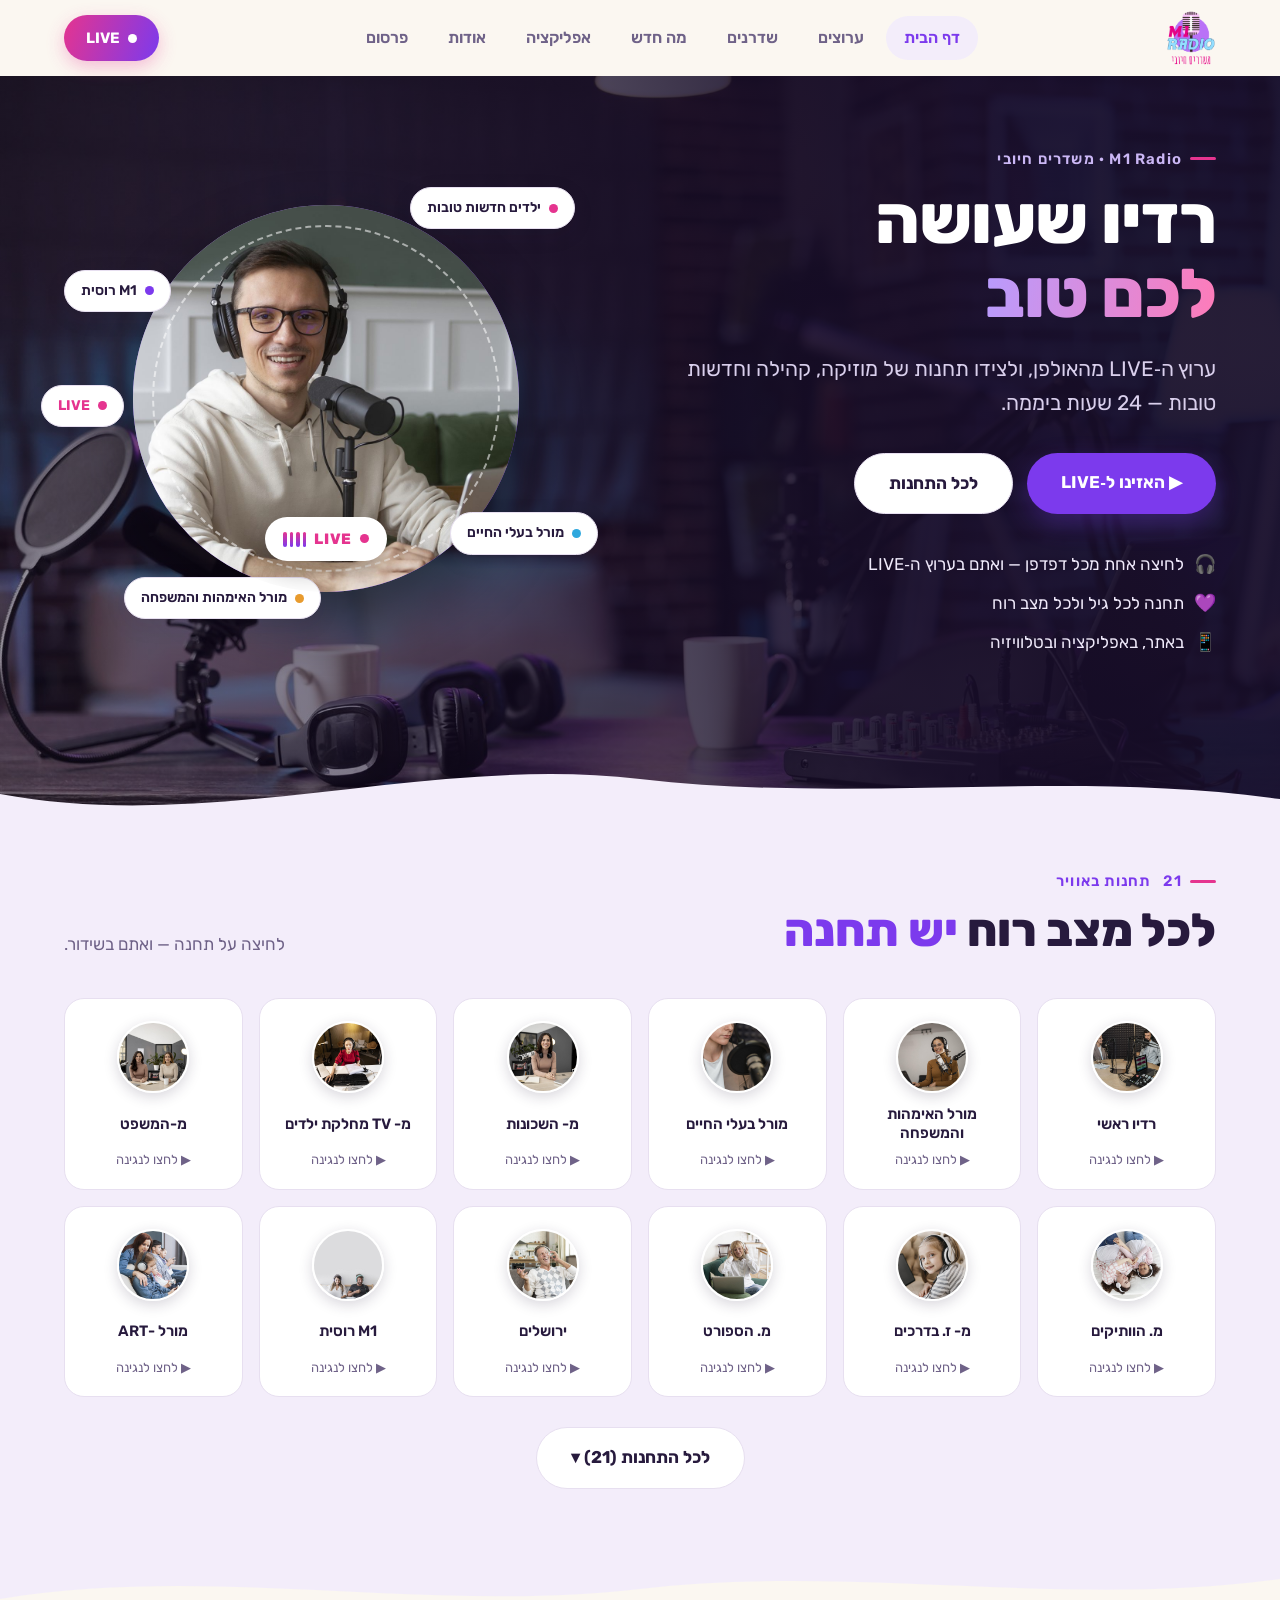
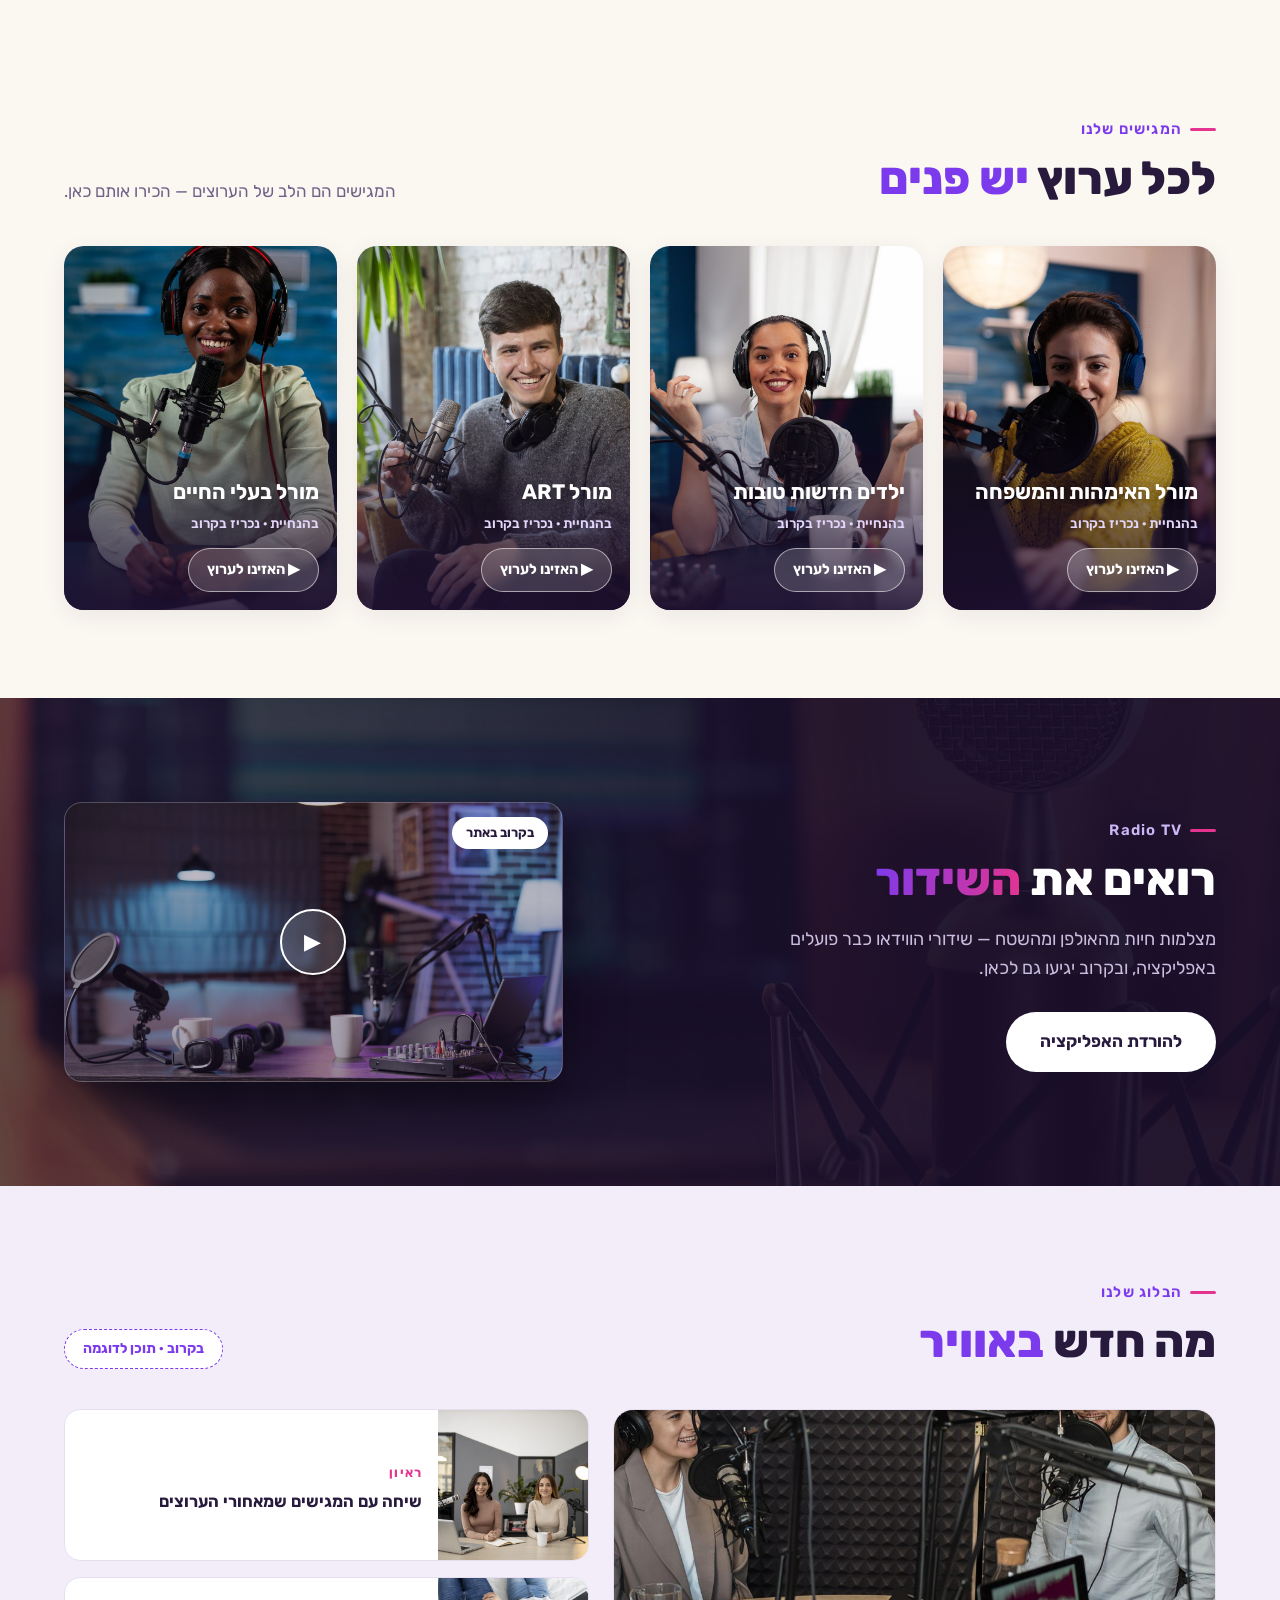
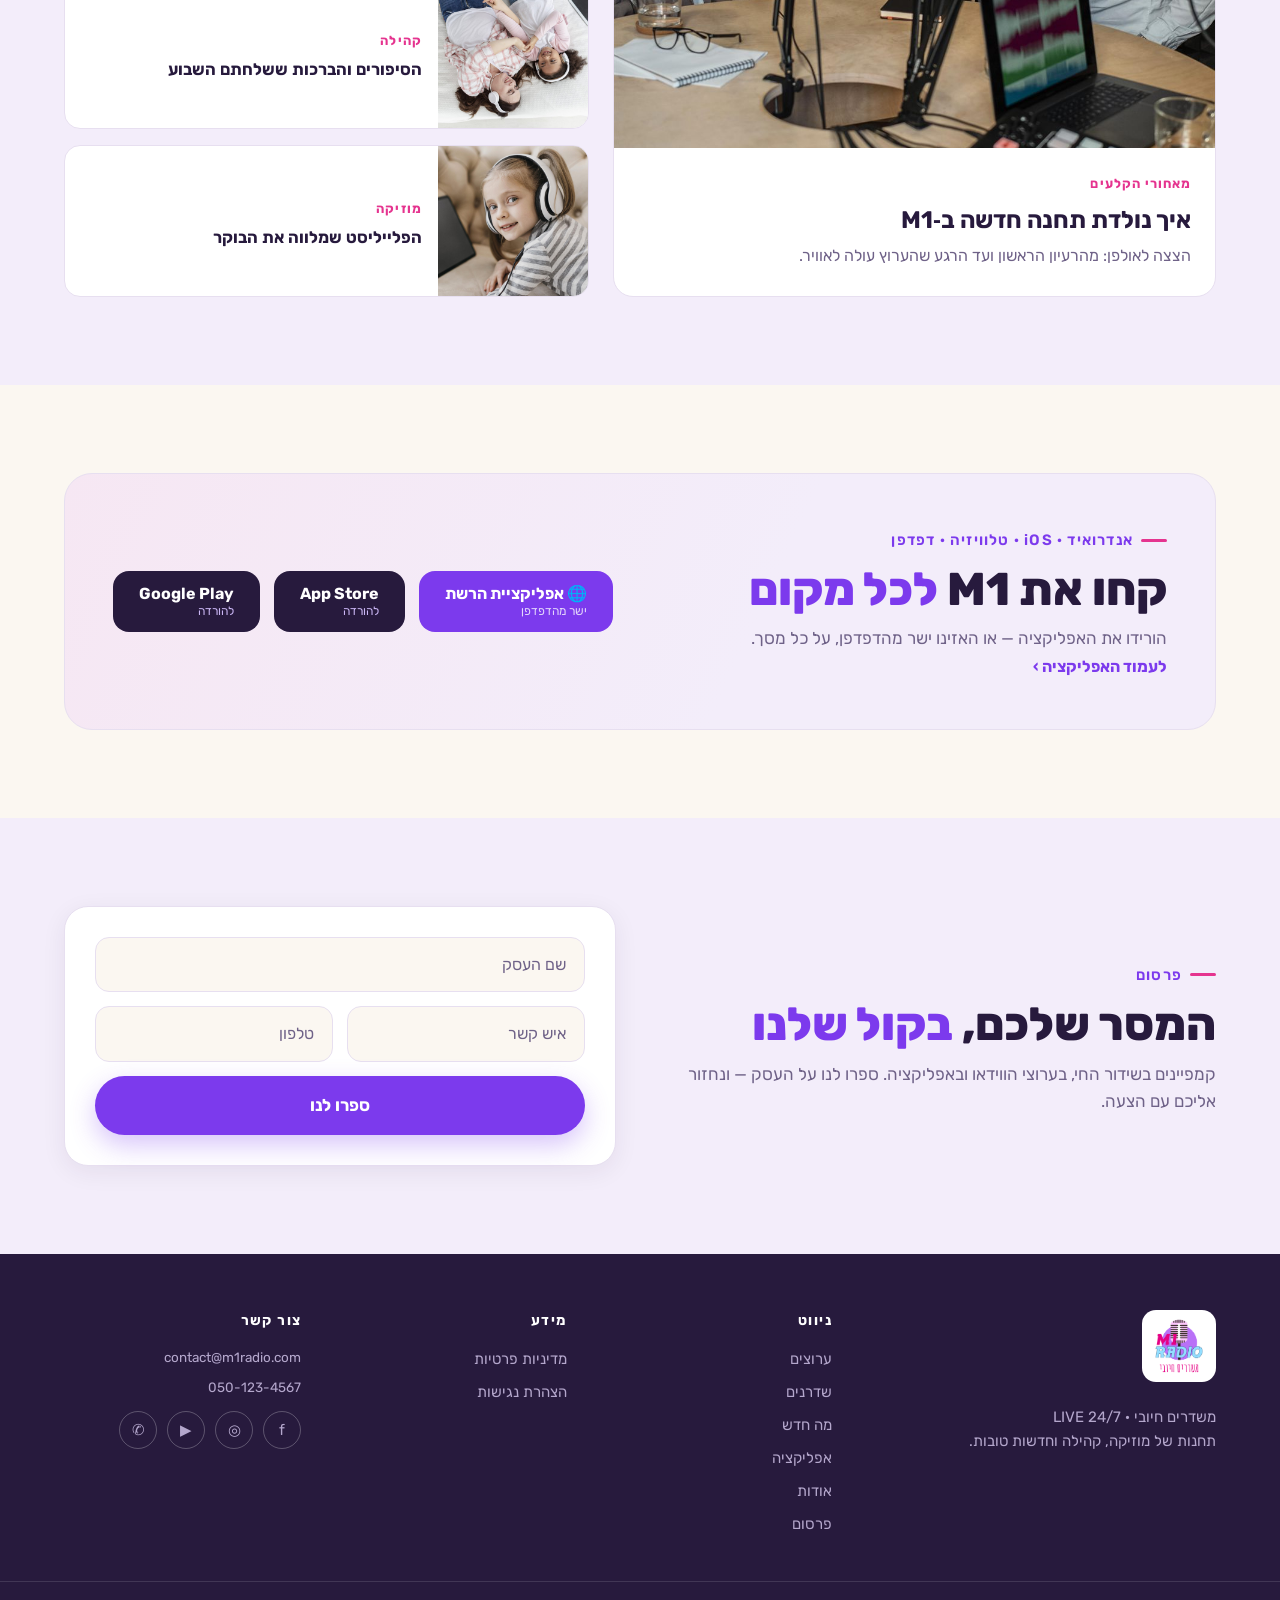
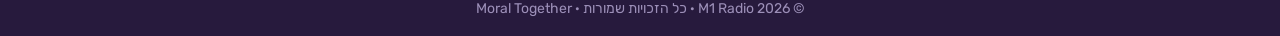
==== index.html @ a5d988f0 "M1 Radio website — Fable v02 Статический сайт: 7 страниц (главная, ערוצים, שדרנים, מה חדש, אפליקציה," ====
<!DOCTYPE html>
<html lang="he" dir="rtl">
<head>
<meta charset="utf-8">
<meta name="viewport" content="width=device-width, initial-scale=1">
<title>M1 Radio — משדרים חיובי · שידור חי 24/7</title>
<meta name="description" content="M1 Radio — 21 תחנות של מוזיקה, קהילה וחדשות טובות. שידור חי 24/7, באתר ובאפליקציה.">
<meta property="og:title" content="M1 Radio — משדרים חיובי">
<meta property="og:description" content="21 תחנות בשידור חי 24/7 — מוזיקה, קהילה וחדשות טובות.">
<meta property="og:type" content="website">
<link rel="icon" type="image/png" href="assets/logo-crop.png">
<link rel="preconnect" href="https://fonts.googleapis.com">
<link rel="preconnect" href="https://fonts.gstatic.com" crossorigin>
<link href="https://fonts.googleapis.com/css2?family=Rubik:wght@400;600;800&display=swap" rel="stylesheet">
<link rel="stylesheet" href="styles.css">
</head>
<body>

<!-- ===== HEADER ===== -->
<header class="site" id="siteHeader">
  <div class="topbar">
    <a class="brand" href="#top" aria-label="M1 Radio — דף הבית">
      <img class="logo" src="assets/logo-crop.png" alt="M1 Radio" width="547" height="617">
    </a>
    <nav class="tabs" id="mainNav" aria-label="ניווט ראשי">
      <a href="#top" class="active">דף הבית</a>
      <a href="stations.html">ערוצים</a>
      <a href="hosts.html">שדרנים</a>
      <a href="blog.html">מה חדש</a>
      <a href="apps.html">אפליקציה</a>
      <a href="about.html">אודות</a>
      <a href="ads.html">פרסום</a>
    </nav>
    <div class="head-actions">
      <button class="cta-mini" id="headerPlay" type="button"><span class="pulse light"></span> LIVE</button>
      <button class="burger" id="burgerBtn" type="button" aria-label="תפריט" aria-expanded="false">
        <span></span><span></span><span></span>
      </button>
    </div>
  </div>
  <nav class="mobile-nav" id="mobileNav" aria-label="ניווט נייד">
    <a href="#top" class="active">דף הבית</a>
    <a href="stations.html">ערוצים</a>
    <a href="hosts.html">שדרנים</a>
    <a href="blog.html">מה חדש</a>
      <a href="apps.html">אפליקציה</a>
    <a href="about.html">אודות</a>
    <a href="ads.html">פרסום</a>
  </nav>
</header>

<main id="top">

  <!-- ===== HERO (вариант с фото-фоном, утверждён 2026-07-09) ===== -->
  <section class="hero hero-photo">
    <div class="wrap hero-grid">
      <div class="hero-copy">
        <img class="hero-logo" src="assets/logo-crop.png" alt="" width="547" height="617">
        <div class="eyebrow">M1 Radio · משדרים חיובי</div>
        <h1>רדיו שעושה <span class="hl" style="white-space:nowrap">לכם טוב</span></h1>
        <p class="hsub">ערוץ ה‑LIVE מהאולפן, ולצידו תחנות של מוזיקה, קהילה וחדשות טובות — 24 שעות ביממה.</p>
        <div class="cta-row">
          <a class="cta primary" id="heroPlay" href="stations.html#play=M1radio">▶ האזינו ל‑LIVE</a>
          <a class="cta ghost" href="stations.html#all">לכל התחנות</a>
        </div>
        <ul class="hero-points">
          <li><span class="ico">🎧</span>לחיצה אחת מכל דפדפן — ואתם בערוץ ה‑LIVE</li>
          <li><span class="ico">💜</span>תחנה לכל גיל ולכל מצב רוח</li>
          <li><span class="ico">📱</span>באתר, באפליקציה ובטלוויזיה</li>
        </ul>
      </div>

      <div class="hero-stage">
        <div class="disc">
          <img class="disc-ph" src="assets/placeholders/people/person-05-smiley-man-podcast.jpg" alt="" aria-hidden="true">
          <div class="disc-ring" aria-hidden="true"></div>
          <a class="disc-live" href="stations.html#play=M1radio" aria-label="לצפייה בערוץ הראשי — שידור חי">
            <span class="pulse"></span> LIVE
            <span class="eq tiny" aria-hidden="true"><span></span><span></span><span></span><span></span></span>
          </a>
        </div>
        <span class="chip c1" aria-hidden="true"><i class="dot d-pink"></i>ילדים חדשות טובות</span>
        <span class="chip c2" aria-hidden="true"><i class="dot d-sky"></i>מורל בעלי החיים</span>
        <span class="chip c3" aria-hidden="true"><i class="dot d-purple"></i>M1 רוסית</span>
        <span class="chip c4" aria-hidden="true"><i class="dot d-sun"></i>מורל האימהות והמשפחה</span>
        <span class="chip live-chip" aria-hidden="true"><i class="pulse"></i>LIVE</span>
      </div>
    </div>
    <div class="wave" aria-hidden="true">
      <svg viewBox="0 0 1440 70" preserveAspectRatio="none"><path d="M0,40 C240,80 480,0 720,25 C960,50 1200,15 1440,45 L1440,70 L0,70 Z" fill="var(--lilac)"/></svg>
    </div>
  </section>

  <!-- ===== STATIONS ===== -->
  <section class="tint" id="stations">
    <div class="wrap">
      <div class="sec-head">
        <div>
          <div class="eyebrow"><span id="stationsCount">21</span>&nbsp;תחנות באוויר</div>
          <h2>לכל מצב רוח <span class="hl-accent">יש תחנה</span></h2>
        </div>
        <p class="sec-note">לחיצה על תחנה — ואתם בשידור.</p>
      </div>
      <div class="stations collapsed" id="stationGrid"></div>
      <div class="stations-more">
        <button class="cta ghost" id="stationsToggle" type="button">לכל התחנות (<span id="stationsCount2">21</span>) ▾</button>
      </div>
    </div>
    <div class="wave" aria-hidden="true">
      <svg viewBox="0 0 1440 70" preserveAspectRatio="none"><path d="M0,45 C240,10 480,60 720,35 C960,10 1200,55 1440,25 L1440,70 L0,70 Z" fill="var(--paper)"/></svg>
    </div>
  </section>

  <!-- ===== FEATURED CHANNELS ===== -->
  <section id="channels">
    <div class="wrap">
      <div class="sec-head">
        <div>
          <div class="eyebrow">המגישים שלנו</div>
          <h2>לכל ערוץ <span class="hl-accent">יש פנים</span></h2>
        </div>
        <p class="sec-note">המגישים הם הלב של הערוצים — הכירו אותם כאן.</p>
      </div>
      <div class="cards hosts">
        <article class="hostcard" data-station="nazeret">
          <img src="assets/placeholders/people/person-03-woman-host-headset.jpg" alt="מגישת מורל האימהות והמשפחה" loading="lazy">
          <span class="hc-badge"><i class="pulse light"></i> מתנגן עכשיו</span>
          <div class="hc-body">
            <h3>מורל האימהות והמשפחה</h3>
            <p class="hc-host">בהנחיית · נכריז בקרוב</p>
            <button class="hc-play" type="button" data-play="nazeret">▶ האזינו לערוץ</button>
          </div>
        </article>
        <article class="hostcard" data-station="kiryat_mochkin">
          <img src="assets/placeholders/people/person-01-smiling-presenter.jpg" alt="מגישת ילדים חדשות טובות" loading="lazy">
          <span class="hc-badge"><i class="pulse light"></i> מתנגן עכשיו</span>
          <div class="hc-body">
            <h3>ילדים חדשות טובות</h3>
            <p class="hc-host">בהנחיית · נכריז בקרוב</p>
            <button class="hc-play" type="button" data-play="kiryat_mochkin">▶ האזינו לערוץ</button>
          </div>
        </article>
        <article class="hostcard" data-station="kiryat_ata">
          <img src="assets/placeholders/people/person-04-man-podcast-studio.jpg" alt="מגיש מורל ART" loading="lazy">
          <span class="hc-badge"><i class="pulse light"></i> מתנגן עכשיו</span>
          <div class="hc-body">
            <h3>מורל ART</h3>
            <p class="hc-host">בהנחיית · נכריז בקרוב</p>
            <button class="hc-play" type="button" data-play="kiryat_ata">▶ האזינו לערוץ</button>
          </div>
        </article>
        <article class="hostcard" data-station="tveria">
          <img src="assets/placeholders/people/person-02-smiling-influencer.jpg" alt="מגישת מורל בעלי החיים" loading="lazy">
          <span class="hc-badge"><i class="pulse light"></i> מתנגן עכשיו</span>
          <div class="hc-body">
            <h3>מורל בעלי החיים</h3>
            <p class="hc-host">בהנחיית · נכריז בקרוב</p>
            <button class="hc-play" type="button" data-play="tveria">▶ האזינו לערוץ</button>
          </div>
        </article>
      </div>
    </div>
  </section>

  <!-- ===== RADIO TV — тёмный блок с фото-фоном ===== -->
  <section class="tv-band" id="tv">
    <div class="wrap tv-grid">
      <div>
        <div class="eyebrow on-dark">Radio TV</div>
        <h2 class="on-dark">רואים את <span class="hl">השידור</span></h2>
        <p class="on-dark-sub">מצלמות חיות מהאולפן ומהשטח — שידורי הווידאו כבר פועלים באפליקציה, ובקרוב יגיעו גם לכאן.</p>
        <a class="cta light" href="#apps">להורדת האפליקציה</a>
      </div>
      <div class="tv-mock" aria-hidden="true">
        <div class="tv-screen">
          <span class="tv-badge">בקרוב באתר</span>
          <span class="tv-play">▶</span>
        </div>
      </div>
    </div>
  </section>

  <!-- ===== BLOG (заглушка) ===== -->
  <section class="tint" id="blog">
    <div class="wrap">
      <div class="sec-head">
        <div>
          <div class="eyebrow">הבלוג שלנו</div>
          <h2>מה חדש <span class="hl-accent">באוויר</span></h2>
        </div>
        <span class="soon-badge">בקרוב · תוכן לדוגמה</span>
      </div>
      <div class="magazine">
        <article class="mag-lead">
          <div class="mimg"><img src="assets/placeholders/stations/station-01-radio-team.jpg" alt="" loading="lazy"></div>
          <div class="mbody">
            <span class="mtag">מאחורי הקלעים</span>
            <h3>איך נולדת תחנה חדשה ב‑M1</h3>
            <p>הצצה לאולפן: מהרעיון הראשון ועד הרגע שהערוץ עולה לאוויר.</p>
          </div>
        </article>
        <div class="mag-list">
          <article class="mag-item">
            <div class="mimg"><img src="assets/placeholders/stations/station-06-women-broadcasting.jpg" alt="" loading="lazy"></div>
            <div class="mi-body">
              <span class="mtag">ראיון</span>
              <h3>שיחה עם המגישים שמאחורי הערוצים</h3>
            </div>
          </article>
          <article class="mag-item">
            <div class="mimg"><img src="assets/placeholders/stations/station-07-mother-daughter-music.jpg" alt="" loading="lazy"></div>
            <div class="mi-body">
              <span class="mtag">קהילה</span>
              <h3>הסיפורים והברכות ששלחתם השבוע</h3>
            </div>
          </article>
          <article class="mag-item">
            <div class="mimg"><img src="assets/placeholders/stations/station-08-girl-headphones.jpg" alt="" loading="lazy"></div>
            <div class="mi-body">
              <span class="mtag">מוזיקה</span>
              <h3>הפלייליסט שמלווה את הבוקר</h3>
            </div>
          </article>
        </div>
      </div>
    </div>
  </section>

  <!-- ===== APPS ===== -->
  <section id="apps">
    <div class="wrap">
      <div class="apps-band">
        <div>
          <div class="eyebrow">אנדרואיד · iOS · טלוויזיה · דפדפן</div>
          <h2>קחו את M1 <span class="hl-accent">לכל מקום</span></h2>
          <p class="sec-note">הורידו את האפליקציה — או האזינו ישר מהדפדפן, על כל מסך.</p>
          <a class="linkbtn" href="apps.html">לעמוד האפליקציה ›</a>
        </div>
        <div class="store-row">
          <a class="store web" href="https://radio.moraltogether.com" target="_blank" rel="noopener" aria-label="אפליקציית הרשת">🌐 אפליקציית הרשת<small>ישר מהדפדפן</small></a>
          <a class="store" href="#" aria-label="App Store">App Store<small>להורדה</small></a>
          <a class="store" href="#" aria-label="Google Play">Google Play<small>להורדה</small></a>
        </div>
      </div>
    </div>
  </section>

  <!-- ===== ADS ===== -->
  <section class="tint" id="ads">
    <div class="wrap ads-grid">
      <div>
        <div class="eyebrow">פרסום</div>
        <h2>המסר שלכם, <span class="hl-accent">בקול שלנו</span></h2>
        <p class="sec-note">קמפיינים בשידור החי, בערוצי הווידאו ובאפליקציה. ספרו לנו על העסק — ונחזור אליכם עם הצעה.</p>
      </div>
      <form class="card-form compact" id="adsForm" novalidate>
        <input type="text" name="company" placeholder="שם העסק" aria-label="שם העסק" required>
        <div class="frow">
          <input type="text" name="name" placeholder="איש קשר" aria-label="איש קשר" required>
          <input type="tel" name="phone" placeholder="טלפון" aria-label="טלפון" class="ltr" required>
        </div>
        <button class="cta primary wide" type="submit">ספרו לנו</button>
        <p class="form-success" hidden>תודה! נחזור אליכם בהקדם.</p>
      </form>
    </div>
  </section>

</main>

<!-- ===== FOOTER ===== -->
<footer class="site-footer" id="about">
  <div class="wrap foot">
    <div class="fcol">
      <img class="flogo" src="assets/logo-crop.png" alt="M1 Radio" width="547" height="617">
      <p>משדרים חיובי · LIVE 24/7<br>תחנות של מוזיקה, קהילה וחדשות טובות.</p>
    </div>
    <div class="fcol">
      <h4>ניווט</h4>
      <a href="stations.html">ערוצים</a>
      <a href="hosts.html">שדרנים</a>
      <a href="blog.html">מה חדש</a>
      <a href="apps.html">אפליקציה</a>
      <a href="about.html">אודות</a>
      <a href="ads.html">פרסום</a>
    </div>
    <div class="fcol">
      <h4>מידע</h4>
      <a href="privacy-policy.html">מדיניות פרטיות</a>
      <a href="accessibility.html">הצהרת נגישות</a>
    </div>
    <div class="fcol">
      <h4>צור קשר</h4>
      <a class="ltr" href="mailto:contact@m1radio.com">contact@m1radio.com</a>
      <a class="ltr" href="tel:+972501234567">050-123-4567</a>
      <div class="socials">
        <a class="ic" href="#" aria-label="פייסבוק">f</a>
        <a class="ic" href="#" aria-label="אינסטגרם">◎</a>
        <a class="ic" href="#" aria-label="יוטיוב">▶</a>
        <a class="ic" href="#" aria-label="וואטסאפ">✆</a>
      </div>
    </div>
  </div>
  <div class="copyright">© M1 Radio <span id="year">2026</span> · כל הזכויות שמורות · Moral Together</div>
</footer>

<!-- ===== PLAYER DOCK ===== -->
<div class="dock" id="dock" hidden>
  <button class="dock-play" id="dockPlay" type="button" aria-label="נגן / השהה">▶</button>
  <div class="dock-meta">
    <span class="dock-live" id="dockStatus"><i class="pulse"></i>באוויר</span>
    <span class="dock-name" id="dockName">רדיו ראשי</span>
  </div>
  <div class="eq mini" id="dockEq" aria-hidden="true">
    <span></span><span></span><span></span><span></span><span></span>
  </div>
  <input class="dock-vol" id="dockVol" type="range" min="0" max="1" step="0.05" value="0.9" aria-label="עוצמת קול">
  <button class="dock-close" id="dockClose" type="button" aria-label="סגירת הנגן">✕</button>
</div>

<script src="script.js"></script>
</body>
</html>
---- styles.css ----
/* ==========================================================================
   M1 Radio — Website-fable-01
   Светлая, тёплая версия в цветах логотипа: «משדרים חיובי»
   ========================================================================== */

* { box-sizing: border-box; margin: 0; padding: 0; }

:root {
  /* палитра из логотипа */
  --paper: #FBF7F1;
  --lilac: #F3EDFA;
  --ink: #271A3D;
  --muted: #6F6288;
  --line: #E7DFF0;
  --purple: #7C3AED;
  --purple-deep: #5B21B6;
  --pink: #E5348F;
  --sky: #2FA8DE;
  --sun: #E89B2E;
  --white: #FFFFFF;

  --radius: 20px;
  --container: 1200px;
  --shadow-soft: 0 6px 24px rgba(39, 26, 61, .07);
  --shadow-lift: 0 14px 36px rgba(39, 26, 61, .13);
  --header-h: 76px;
}

html { scroll-behavior: smooth; }

body {
  font-family: "Rubik", "Assistant", Arial, sans-serif;
  font-size: 18px; font-weight: 400; line-height: 1.6;
  color: var(--ink); background: var(--paper);
  overflow-x: hidden;
}

a { color: inherit; text-decoration: none; }
button { font: inherit; cursor: pointer; border: none; background: none; color: inherit; }
img { max-width: 100%; }

.wrap { max-width: var(--container); margin: 0 auto; padding: 0 24px; }
.wrap.narrow { max-width: 760px; }
section { padding: 88px 0; }
section.tint { background: var(--lilac); }

/* --- типографика --- */
h1 { font-size: clamp(40px, 5.4vw, 68px); font-weight: 800; line-height: 1.1; letter-spacing: -.01em; }
h2 { font-size: clamp(28px, 3.8vw, 46px); font-weight: 800; line-height: 1.14; }
h3 { font-size: 20px; font-weight: 700; }

.eyebrow {
  display: inline-flex; align-items: center; gap: 8px;
  font-size: 15px; font-weight: 600; letter-spacing: .08em;
  color: var(--purple); margin-bottom: 12px;
}
.eyebrow::before { content: ""; width: 26px; height: 3px; border-radius: 2px; background: var(--pink); }
.eyebrow.on-dark { color: #CBB7F5; }
.eyebrow.on-dark::before { background: var(--pink); }

.hl {
  background: linear-gradient(100deg, var(--purple), var(--pink));
  -webkit-background-clip: text; background-clip: text; color: transparent;
}
.hl-accent { color: var(--purple); }

.sec-head { display: flex; justify-content: space-between; align-items: flex-end; gap: 20px; margin-bottom: 40px; }
.sec-head.center { justify-content: center; text-align: center; }
.sec-head.center .eyebrow { justify-content: center; }
.sec-note { color: var(--muted); font-size: 17px; max-width: 52ch; margin-top: 10px; }

/* --- кнопки --- */
.cta {
  display: inline-block; border-radius: 999px; padding: 16px 34px;
  font-size: 17px; font-weight: 700; transition: .2s; text-align: center;
}
.cta.primary { background: var(--purple); color: #fff; box-shadow: 0 10px 26px rgba(124, 58, 237, .3); }
.cta.primary:hover { background: var(--purple-deep); transform: translateY(-2px); }
.cta.ghost { background: var(--white); color: var(--ink); border: 1.5px solid var(--line); }
.cta.ghost:hover { border-color: var(--purple); color: var(--purple); }
.cta.light { background: #fff; color: var(--ink); }
.cta.light:hover { transform: translateY(-2px); box-shadow: 0 10px 24px rgba(0, 0, 0, .3); }
.cta.wide { width: 100%; }

.linkbtn { color: var(--purple); font-weight: 700; font-size: 16px; padding: 4px 0; transition: .15s; }
.linkbtn:hover { color: var(--pink); }

/* ==========================================================================
   HEADER
   ========================================================================== */
header.site {
  position: sticky; top: 0; z-index: 90;
  background: rgba(251, 247, 241, .85); backdrop-filter: blur(12px);
}
.topbar {
  display: flex; align-items: center; justify-content: space-between; gap: 20px;
  max-width: var(--container); margin: 0 auto; padding: 10px 24px;
}
.brand { display: flex; align-items: center; }
.logo { height: 56px; width: auto; }

nav.tabs { display: flex; gap: 4px; }
nav.tabs a {
  font-size: 16px; font-weight: 600; color: var(--muted);
  padding: 9px 18px; border-radius: 999px; transition: .18s;
}
nav.tabs a:hover { color: var(--purple); background: var(--lilac); }

.head-actions { display: flex; align-items: center; gap: 12px; }
.cta-mini {
  font-size: 15px; font-weight: 700; color: #fff; white-space: nowrap;
  padding: 11px 22px; border-radius: 999px;
  display: inline-flex; align-items: center; gap: 8px;
  background: linear-gradient(110deg, var(--pink), var(--purple));
  box-shadow: 0 6px 18px rgba(229, 52, 143, .3); transition: .2s;
}
.pulse.light { background: #fff; }
.cta-mini:hover { filter: brightness(1.08); transform: translateY(-1px); }

.burger { display: none; flex-direction: column; gap: 5px; padding: 10px 6px; }
.burger span { width: 22px; height: 2.5px; border-radius: 2px; background: var(--ink); transition: .2s; }

.mobile-nav { display: none; flex-direction: column; padding: 6px 24px 16px; border-top: 1px solid var(--line); }
.mobile-nav a { padding: 12px 4px; font-weight: 600; color: var(--ink); border-bottom: 1px solid var(--line); }
.mobile-nav a:last-child { border-bottom: none; }
header.site.nav-open .mobile-nav { display: flex; }

/* ==========================================================================
   HERO
   ========================================================================== */
.hero { padding: 64px 0 0; position: relative; }
.hero-grid {
  display: grid; grid-template-columns: 1.05fr .95fr;
  gap: 48px; align-items: center; padding-bottom: 96px;
}
.hsub { margin-top: 20px; font-size: clamp(17px, 2vw, 21px); color: var(--muted); max-width: 44ch; }
.cta-row { margin-top: 34px; display: flex; gap: 14px; flex-wrap: wrap; }

.hero-points { list-style: none; margin-top: 36px; display: flex; flex-direction: column; gap: 10px; }
.hero-points li { font-size: 17px; color: var(--ink); display: flex; align-items: baseline; gap: 10px; }
.hero-points .ico { font-size: 18px; }

/* сцена с «пластинкой» и чипами станций */
.hero-stage { position: relative; aspect-ratio: 1 / 1; max-width: 460px; margin: 0 auto; width: 100%; }
.disc {
  position: absolute; inset: 8%;
  border-radius: 50%; overflow: hidden;
  background: radial-gradient(circle at 32% 28%, #C9A8F5, var(--purple) 72%);
  box-shadow: 0 30px 60px rgba(124, 58, 237, .35);
  display: grid; place-items: center;
}
.disc-ph { position: absolute; inset: 0; width: 100%; height: 100%; object-fit: cover; }
.disc-ring { position: absolute; inset: 5%; border-radius: 50%; border: 2px dashed rgba(255, 255, 255, .55); z-index: 2; }
.disc-live {
  position: absolute; bottom: 8%; left: 50%; transform: translateX(-50%); z-index: 3;
  display: inline-flex; align-items: center; gap: 8px; white-space: nowrap;
  background: #fff; border-radius: 999px; padding: 10px 18px;
  font-size: 15px; font-weight: 800; color: var(--pink); letter-spacing: .05em;
  box-shadow: 0 10px 26px rgba(0, 0, 0, .3);
}
.disc-live .pulse { background: var(--pink); }
a.disc-live {
  text-decoration: none;
  transition: transform .15s ease, box-shadow .15s ease;
}
a.disc-live:hover, a.disc-live:focus-visible {
  transform: translateX(-50%) scale(1.06);
  box-shadow: 0 14px 32px rgba(0, 0, 0, .35);
}
.eq.tiny { height: 16px; gap: 3px; }
.eq.tiny span { width: 3.5px; height: 15px; background: linear-gradient(180deg, var(--pink), var(--purple)); }

/* эквалайзер */
.eq { display: flex; align-items: flex-end; gap: 6px; }
.eq span {
  width: 10px; border-radius: 6px;
  background: linear-gradient(180deg, #FFD9F0, #fff);
  transform-origin: bottom; animation: eq 1.15s ease-in-out infinite;
}
.eq.big { height: 110px; }
.eq.big span { height: 100px; }
.eq span:nth-child(1) { animation-delay: 0s; }
.eq span:nth-child(2) { animation-delay: .18s; }
.eq span:nth-child(3) { animation-delay: .36s; }
.eq span:nth-child(4) { animation-delay: .09s; }
.eq span:nth-child(5) { animation-delay: .27s; }
.eq span:nth-child(6) { animation-delay: .45s; }
.eq span:nth-child(7) { animation-delay: .14s; }
@keyframes eq { 0%, 100% { transform: scaleY(.25); } 50% { transform: scaleY(1); } }

/* плавающие чипы станций */
.chip {
  position: absolute; display: inline-flex; align-items: center; gap: 8px;
  background: var(--white); border: 1px solid var(--line); border-radius: 999px;
  padding: 9px 16px; font-size: 14px; font-weight: 600; color: var(--ink);
  box-shadow: var(--shadow-soft); white-space: nowrap;
  animation: float 5s ease-in-out infinite;
}
.chip .dot { width: 9px; height: 9px; border-radius: 50%; }
.d-pink { background: var(--pink); } .d-sky { background: var(--sky); }
.d-purple { background: var(--purple); } .d-sun { background: var(--sun); }
.chip.c1 { top: 4%; right: -4%; animation-delay: 0s; }
.chip.c2 { bottom: 16%; right: -9%; animation-delay: 1.2s; }
.chip.c3 { top: 22%; left: -7%; animation-delay: 2.1s; }
.chip.c4 { bottom: 2%; left: 6%; animation-delay: .7s; }
@keyframes float { 0%, 100% { transform: translateY(0); } 50% { transform: translateY(-9px); } }

.live-chip {
  top: 47%; left: -12%; color: var(--pink); font-weight: 700;
  animation-delay: 1.6s;
}
.pulse {
  width: 9px; height: 9px; border-radius: 50%; background: var(--pink);
  animation: pulse 1.4s infinite; display: inline-block;
}
@keyframes pulse { 0%, 100% { opacity: 1; } 50% { opacity: .3; } }

.wave { line-height: 0; }
/* translateY(1px): на дробных масштабах (125%/150%) высота svg округляется,
   и между волной и следующей секцией проступает 1px тёмного фона секции */
.wave svg { width: 100%; height: 70px; display: block; transform: translateY(1px); }
.hero + * { padding-top: 64px; }

/* --- HERO вариант B: фоновая фотография (index-hero2.html).
   Тот же контент, но первый экран — тёмный блок с фото студии под
   фиолетовым оверлеем (паттерн Radio TV / .page-band). --- */
.hero-photo {
  background:
    linear-gradient(260deg, rgba(23, 13, 40, .93) 32%, rgba(23, 13, 40, .62) 64%, rgba(23, 13, 40, .38)),
    url("assets/placeholders/backgrounds/bg-02-home-podcast-studio.jpg") center / cover no-repeat,
    #241736;
}
.hero-photo h1 { color: #fff; }
.hero-photo .hl {
  background: linear-gradient(100deg, #B79CFF, #FF7BB8);
  -webkit-background-clip: text; background-clip: text;
}
.hero-photo .hsub { color: #D9CFEC; }
.hero-photo .eyebrow { color: #CBB7F5; }
.hero-photo .hero-points li { color: #EFE9FA; }
.hero-photo .disc { box-shadow: 0 30px 60px rgba(0, 0, 0, .45); }

@media (max-width: 767px) {
  .hero-photo {
    background:
      linear-gradient(rgba(23, 13, 40, .88), rgba(23, 13, 40, .82)),
      url("assets/placeholders/backgrounds/bg-02-home-podcast-studio.jpg") center / cover no-repeat,
      #241736;
  }
  /* на мобильном буллеты — белые карточки, возвращаем тёмный текст */
  .hero-photo .hero-points li { color: var(--ink); }
  /* логотип-картинка с белой подложкой на тёмном фото смотрится чужеродно */
  .hero-photo .hero-logo { display: none; }
}

/* ==========================================================================
   STATIONS
   ========================================================================== */
#stations { padding: 40px 0 0; }
#stations .wave { margin-top: 64px; }
.stations { display: grid; grid-template-columns: repeat(6, 1fr); gap: 16px; }

.station {
  position: relative;
  background: var(--white); border: 1.5px solid var(--line); border-radius: var(--radius);
  padding: 22px 10px 16px; text-align: center; transition: .2s;
}
.station:hover { transform: translateY(-4px); border-color: var(--purple); box-shadow: var(--shadow-lift); }
.station .av {
  width: 72px; height: 72px; border-radius: 50%; margin: 0 auto 12px;
  display: grid; place-items: center;
  font-size: 24px; font-weight: 800;
  position: relative; overflow: hidden;
  border: 2.5px solid var(--white); box-shadow: 0 4px 14px rgba(39, 26, 61, .18);
}
.station .av img { position: absolute; inset: 0; width: 100%; height: 100%; object-fit: cover; }
.station.is-live .av img { filter: brightness(.45); }
.station.is-live .av { border-color: var(--pink); }
.station .nm {
  font-size: 15px; font-weight: 600; line-height: 1.3;
  min-height: 2.6em; display: flex; align-items: center; justify-content: center;
}
.station .st {
  font-size: 13px; color: var(--muted); margin-top: 6px;
  display: inline-flex; align-items: center; gap: 6px;
}
.station:hover .st { color: var(--purple); }

.station.is-live { border-color: var(--pink); box-shadow: 0 10px 30px rgba(229, 52, 143, .18); }
.station.is-live .st { color: var(--pink); font-weight: 700; }

/* мини-эквалайзер поверх фото играющей станции */
.station .av .eq {
  position: absolute; inset: 0; z-index: 2;
  display: none; align-items: center; justify-content: center; gap: 4px;
}
.station .av .eq span { width: 5px; height: 22px; background: #fff; }
.station.is-live .av .eq { display: flex; }

/* свёрнутая сетка — две строки */
.stations.collapsed .station:nth-child(n+13) { display: none; }
.stations-more { text-align: center; margin-top: 30px; }

/* цвета аватаров */
.av.t-purple { background: #EDE4FD; color: var(--purple); }
.av.t-pink   { background: #FCE0F0; color: var(--pink); }
.av.t-sky    { background: #DFF2FC; color: #1D84B5; }
.av.t-sun    { background: #FCEEDA; color: #C97F16; }
.av.t-deep   { background: #E4DEF8; color: var(--purple-deep); }

/* ==========================================================================
   FEATURED CHANNELS
   ========================================================================== */
.cards { display: grid; grid-template-columns: repeat(4, 1fr); gap: 20px; }
.pcard {
  background: var(--white); border: 1.5px solid var(--line); border-radius: var(--radius);
  padding: 30px 24px 26px; transition: .2s;
  display: flex; flex-direction: column; align-items: flex-start; gap: 12px;
}
.pcard:hover { transform: translateY(-4px); border-color: var(--purple); box-shadow: var(--shadow-lift); }
.pcard p { font-size: 16px; color: var(--muted); flex: 1; }
.picon {
  width: 62px; height: 62px; border-radius: 18px;
  display: grid; place-items: center; font-size: 30px;
}
/* карточка ведущего — фото во весь блок */
.hostcard {
  position: relative; border-radius: var(--radius); overflow: hidden;
  aspect-ratio: 3 / 4; cursor: default;
  box-shadow: var(--shadow-soft); transition: .25s;
  background: var(--lilac);
}
.hostcard:hover { transform: translateY(-4px); box-shadow: var(--shadow-lift); }
.hostcard > img {
  position: absolute; inset: 0; width: 100%; height: 100%;
  object-fit: cover; transition: transform .4s ease;
}
.hostcard:hover > img { transform: scale(1.045); }
.hostcard::after {
  content: ""; position: absolute; inset: 0; z-index: 1;
  background: linear-gradient(to top, rgba(30, 16, 50, .88) 0%, rgba(30, 16, 50, .38) 34%, transparent 60%);
}
.hc-body {
  position: absolute; inset-inline: 0; bottom: 0; z-index: 2;
  padding: 18px 18px 18px; display: flex; flex-direction: column; gap: 4px;
}
.hc-body h3 { color: #fff; font-size: 21px; text-shadow: 0 2px 10px rgba(0, 0, 0, .35); }
.hc-host { font-size: 13.5px; font-weight: 600; color: #E3D6FB; }
.hc-play {
  align-self: flex-start; margin-top: 10px;
  font-size: 14.5px; font-weight: 700; color: #fff;
  background: rgba(255, 255, 255, .16); border: 1px solid rgba(255, 255, 255, .55);
  border-radius: 999px; padding: 9px 18px;
  backdrop-filter: blur(6px); transition: .2s;
}
.hc-play:hover { background: var(--pink); border-color: var(--pink); }
.hc-badge {
  position: absolute; top: 14px; inset-inline-start: 14px; z-index: 2;
  display: none; align-items: center; gap: 7px;
  font-size: 12.5px; font-weight: 700; color: #fff;
  background: var(--pink); border-radius: 999px; padding: 6px 13px;
  box-shadow: 0 6px 18px rgba(229, 52, 143, .45);
}
.hostcard.is-live .hc-badge { display: inline-flex; }
.hostcard.is-live { outline: 3px solid var(--pink); outline-offset: 2px; }
.g-pink   { background: linear-gradient(135deg, #FCE0F0, #F9CBE4); }
.g-sun    { background: linear-gradient(135deg, #FCEEDA, #FADFB5); }
.g-purple { background: linear-gradient(135deg, #EDE4FD, #DECCFA); }
.g-sky    { background: linear-gradient(135deg, #DFF2FC, #C4E7F8); }

/* ==========================================================================
   RADIO TV — тёмный full-bleed блок с фото-фоном
   ========================================================================== */
.tv-band {
  position: relative; padding: 104px 0;
  background:
    linear-gradient(260deg, rgba(23, 13, 40, .94) 30%, rgba(23, 13, 40, .68)),
    url("assets/placeholders/backgrounds/bg-01-microphone-blur.jpg") center / cover no-repeat,
    #241736;
}
.tv-grid { display: grid; grid-template-columns: 1.1fr .9fr; gap: 44px; align-items: center; }
h2.on-dark { color: #fff; }
.on-dark-sub { color: #C9BDE0; margin: 18px 0 30px; max-width: 46ch; }

.tv-mock { width: 100%; }
.tv-screen {
  aspect-ratio: 16 / 9; border-radius: 18px; position: relative; overflow: hidden;
  background:
    linear-gradient(rgba(36, 23, 54, .25), rgba(36, 23, 54, .4)),
    url("assets/placeholders/backgrounds/bg-02-home-podcast-studio.jpg") center / cover no-repeat,
    #3A2760;
  border: 1px solid rgba(255, 255, 255, .22);
  box-shadow: 0 24px 60px rgba(0, 0, 0, .45);
  display: grid; place-items: center;
}
.tv-play {
  width: 66px; height: 66px; border-radius: 50%;
  background: rgba(255, 255, 255, .14); border: 2px solid #fff;
  display: grid; place-items: center; color: #fff; font-size: 22px;
  backdrop-filter: blur(4px);
}
.tv-badge {
  position: absolute; top: 14px; right: 14px; font-size: 13px; font-weight: 700;
  color: var(--ink); background: #fff; border-radius: 999px; padding: 6px 14px;
}

/* ==========================================================================
   BLOG (заглушка)
   ========================================================================== */
.soon-badge {
  font-size: 14px; font-weight: 700; color: var(--purple); white-space: nowrap;
  background: var(--white); border: 1.5px dashed var(--purple);
  border-radius: 999px; padding: 8px 18px;
}
.magazine { display: grid; grid-template-columns: 1.15fr 1fr; gap: 24px; align-items: stretch; }
.mag-lead {
  background: var(--white); border: 1.5px solid var(--line); border-radius: var(--radius);
  overflow: hidden; transition: .2s; display: flex; flex-direction: column;
}
.mag-lead:hover { transform: translateY(-3px); border-color: var(--purple); box-shadow: var(--shadow-lift); }
.mag-lead .mimg { aspect-ratio: 16 / 9; overflow: hidden; }
.magazine .mimg img { width: 100%; height: 100%; object-fit: cover; display: block; }
.mbody { padding: 20px 24px 24px; }
.mtag { font-size: 13px; font-weight: 700; letter-spacing: .08em; color: var(--pink); }
.mag-lead h3 { font-size: 24px; margin-top: 8px; line-height: 1.25; }
.mag-lead p { color: var(--muted); font-size: 16px; margin-top: 8px; }
.mag-list { display: flex; flex-direction: column; gap: 16px; }
.mag-item {
  display: grid; grid-template-columns: 150px 1fr; gap: 16px; align-items: center;
  background: var(--white); border: 1.5px solid var(--line); border-radius: 16px;
  overflow: hidden; transition: .2s; flex: 1;
}
.mag-item:hover { border-color: var(--purple); box-shadow: var(--shadow-soft); }
.mag-item .mimg { height: 100%; min-height: 104px; }
.mag-item .mi-body { padding-block: 14px; padding-inline-end: 16px; }
.mag-item h3 { font-size: 16.5px; margin-top: 5px; line-height: 1.3; }

/* ==========================================================================
   ФОРМЫ (פרסום)
   ========================================================================== */
.card-form {
  background: var(--white); border: 1.5px solid var(--line); border-radius: 24px;
  padding: 30px; box-shadow: var(--shadow-soft);
  display: flex; flex-direction: column; gap: 14px;
  max-width: 640px; margin: 0 auto;
}
.frow { display: grid; grid-template-columns: minmax(0, 1fr) minmax(0, 1fr); gap: 14px; }
.card-form input, .card-form textarea {
  width: 100%; font: inherit; font-size: 16px; color: var(--ink);
  background: var(--paper); border: 1.5px solid var(--line); border-radius: 14px;
  padding: 14px 18px; transition: .15s; resize: vertical;
}
.card-form input::placeholder, .card-form textarea::placeholder { color: var(--muted); }
.card-form input:focus, .card-form textarea:focus {
  outline: none; border-color: var(--purple); background: #fff;
  box-shadow: 0 0 0 4px rgba(124, 58, 237, .12);
}
.ltr { direction: ltr; text-align: end; }
.form-success { color: var(--purple-deep); font-weight: 600; text-align: center; padding-top: 4px; }

/* ==========================================================================
   APPS
   ========================================================================== */
.apps-band {
  background: linear-gradient(115deg, #F6E7F3, var(--lilac) 60%);
  border: 1.5px solid var(--line); border-radius: 28px; padding: clamp(30px, 4vw, 48px);
  display: flex; align-items: center; justify-content: space-between; gap: 30px; flex-wrap: wrap;
}
.store-row { display: flex; gap: 14px; flex-wrap: wrap; }
.store {
  display: flex; flex-direction: column; justify-content: center; line-height: 1.25;
  background: var(--ink); color: #fff; font-weight: 700; font-size: 16px;
  border-radius: 16px; padding: 13px 26px; transition: .2s;
}
.store small { font-size: 12px; font-weight: 400; color: #CBB7F5; }
.store:hover { transform: translateY(-2px); box-shadow: var(--shadow-lift); }
.store.web { background: var(--purple); }
.store.web small { color: #E3D6FB; }
.apps-band .sec-note { margin-top: 8px; }

/* ==========================================================================
   ADS
   ========================================================================== */
.ads-grid { display: grid; grid-template-columns: 1fr 1fr; gap: 48px; align-items: center; }
.card-form.compact { margin: 0; }

/* ==========================================================================
   FOOTER
   ========================================================================== */
.site-footer { background: var(--ink); color: #D8CFE8; }
.foot {
  display: grid; grid-template-columns: 1.5fr 1fr 1fr 1fr; gap: 28px;
  padding-top: 56px; padding-bottom: 36px;
}
.flogo { height: 72px; width: auto; margin-bottom: 14px; background: #fff; border-radius: 14px; padding: 8px 12px; }
.fcol p { font-size: 15px; color: #B4A7CC; }
.fcol h4 { font-size: 14px; font-weight: 700; letter-spacing: .1em; color: #fff; margin-bottom: 14px; }
.fcol a { display: block; font-size: 15px; color: #B4A7CC; margin-bottom: 9px; transition: .15s; }
.fcol a:hover { color: #fff; }
.fcol .pending { display: block; font-size: 15px; color: #8D7FA8; margin-bottom: 9px; }
.fcol a.ltr { font-size: 13.5px; overflow-wrap: anywhere; }
.fcol .socials { margin-top: 12px; }
.socials { display: flex; gap: 10px; }
.socials .ic {
  width: 38px; height: 38px; border-radius: 50%;
  border: 1px solid rgba(255, 255, 255, .25);
  display: grid; place-items: center; font-size: 15px; transition: .2s; margin: 0;
}
.socials .ic:hover { border-color: var(--pink); color: #fff; background: rgba(229, 52, 143, .2); }
.copyright {
  text-align: center; padding: 16px 24px;
  border-top: 1px solid rgba(255, 255, 255, .12);
  font-size: 14px; color: #9C8FB8;
}
.copyright a { color: #B4A7CC; text-decoration: underline; }
.copyright a:hover { color: #fff; }

/* ==========================================================================
   PLAYER DOCK
   ========================================================================== */
.dock[hidden] { display: none; }
.dock {
  position: fixed; bottom: 16px; left: 50%; transform: translateX(-50%);
  z-index: 100; width: min(700px, calc(100% - 24px));
  display: flex; align-items: center; gap: 16px;
  background: var(--white); border: 1.5px solid var(--line); border-radius: 22px;
  padding: 12px 18px; box-shadow: 0 18px 50px rgba(39, 26, 61, .25);
  animation: dock-in .3s ease;
}
@keyframes dock-in { from { transform: translate(-50%, 20px); opacity: 0; } to { transform: translate(-50%, 0); opacity: 1; } }
body.dock-open main { padding-bottom: 96px; }

.dock-play {
  width: 52px; height: 52px; min-width: 52px; border-radius: 50%;
  background: var(--purple); color: #fff; font-size: 19px;
  display: grid; place-items: center; transition: .2s;
  box-shadow: 0 8px 20px rgba(124, 58, 237, .35);
}
.dock-play:hover { background: var(--purple-deep); }
.dock-meta { flex: 1; min-width: 0; display: flex; flex-direction: column; }
.dock-live {
  display: inline-flex; align-items: center; gap: 6px;
  font-size: 12.5px; font-weight: 700; color: var(--pink); letter-spacing: .05em;
}
.dock-name { font-size: 17px; font-weight: 700; white-space: nowrap; overflow: hidden; text-overflow: ellipsis; }

.eq.mini { height: 26px; }
.eq.mini span { width: 4px; height: 24px; background: linear-gradient(180deg, var(--pink), var(--purple)); }
.eq.paused span { animation-play-state: paused; transform: scaleY(.25); }

.dock-vol { width: 110px; accent-color: var(--purple); direction: ltr; }
.dock-close { color: var(--muted); font-size: 15px; padding: 8px; transition: .15s; }
.dock-close:hover { color: var(--ink); }

/* ==========================================================================
   АДАПТИВ
   ========================================================================== */
@media (max-width: 1180px) {
  .chip.c2 { right: -2%; }
  .chip.c3, .live-chip { left: -2%; }
}

@media (max-width: 1080px) {
  .stations.collapsed .station:nth-child(n+9) { display: none; }
  .hero-grid { grid-template-columns: 1fr; gap: 56px; text-align: center; }
  .hero-copy .eyebrow { justify-content: center; }
  .cta-row { justify-content: center; }
  .hero-points { align-items: center; }
  .hsub { margin-inline: auto; }
  .hero-stage { max-width: 400px; }
  .stations { grid-template-columns: repeat(4, 1fr); }
  .cards { grid-template-columns: repeat(2, 1fr); }
  .tv-grid { grid-template-columns: 1fr; }
  .magazine { grid-template-columns: 1fr; }
  .ads-grid { grid-template-columns: 1fr; gap: 32px; }
  .foot { grid-template-columns: 1fr 1fr; }
  /* меню скрывается — бургер должен появиться здесь же, а не только с 768 */
  nav.tabs { display: none; }
  .burger { display: flex; }
}

@media (max-width: 768px) {
  .stations.collapsed .station:nth-child(n+5) { display: none; }
  section { padding: 56px 0; }
  .cards.hosts { grid-template-columns: repeat(2, 1fr); gap: 12px; }
  .mag-item { grid-template-columns: 110px 1fr; gap: 12px; }
  .mag-lead h3 { font-size: 20px; }
  .tv-band { padding: 64px 0; }
  .sec-head .soon-badge { align-self: flex-start; }
  .hc-body { padding: 12px; }
  .hc-body h3 { font-size: 16px; }
  .hc-host { font-size: 11.5px; }
  .hc-play { font-size: 12.5px; padding: 7px 13px; margin-top: 6px; }
  h1 { font-size: 38px; }
  h2 { font-size: 32px; }
  body, .hero-points li, .sec-note { font-size: 17px; }
  .stations { grid-template-columns: repeat(2, 1fr); gap: 12px; }
  .cards { grid-template-columns: 1fr; }
  .cta-mini { padding: 10px 16px; }
  .logo { height: 44px; }
  .sec-head { flex-direction: column; align-items: flex-start; }
  .hero-stage { max-width: 330px; }
  .chip { font-size: 12.5px; padding: 7px 12px; }
  .chip.c1 { right: -2%; }
  .chip.c4 { left: 0; }
  .frow { grid-template-columns: 1fr; }
  .apps-band { flex-direction: column; text-align: center; }
  .apps-band .eyebrow { justify-content: center; }
  .dock { gap: 10px; padding: 10px 14px; }
  .dock-vol { display: none; }
  .eq.mini { display: none; }
}

/* ==========================================================================
   СТРАНИЦА תחנות — «театр»-плеер
   ========================================================================== */
nav.tabs a.active { color: var(--purple); background: var(--lilac); }
.mobile-nav a.active { color: var(--purple); }

.theater-sec { padding: 48px 0 80px; }
.theater {
  margin-top: 34px;
  background: linear-gradient(120deg, #2C1B4E, #241736 70%);
  border-radius: 26px; padding: 24px;
  display: grid; grid-template-columns: minmax(0, 1.25fr) minmax(0, 1fr);
  gap: 30px; align-items: center;
  box-shadow: var(--shadow-lift);
}
.stage-media {
  position: relative; aspect-ratio: 16 / 9;
  border-radius: 16px; overflow: hidden; background: #180E2C;
}
.stage-media video { width: 100%; height: 100%; object-fit: cover; display: block; }
.radio-pane { position: absolute; inset: 0; }
.radio-pane img { width: 100%; height: 100%; object-fit: cover; filter: brightness(.5); }
.eq.stage-eq {
  position: absolute; inset: 0; display: flex;
  align-items: center; justify-content: center; gap: 7px;
}
.eq.stage-eq span { width: 9px; height: 64px; background: linear-gradient(180deg, #FFD9F0, #fff); }
.stage-msg {
  position: absolute; inset: 0; display: grid; place-items: center;
  color: #C9BDE0;
  font-weight: 600; padding: 24px; text-align: center;
}

.stage-info { display: flex; flex-direction: column; gap: 12px; padding: 6px 4px; }
.mode-toggle {
  display: inline-flex; align-self: flex-start; gap: 4px;
  background: rgba(255, 255, 255, .08); border: 1px solid rgba(255, 255, 255, .18);
  border-radius: 999px; padding: 4px;
}
.mode-toggle .m { border-radius: 999px; padding: 8px 20px; font-weight: 700; font-size: 15px; color: #C9BDE0; transition: .18s; }
.mode-toggle .m.active { background: #fff; color: var(--ink); }
.np-title { color: #fff; font-size: 26px; font-weight: 800; line-height: 1.2; }
.np-sub { color: #C9BDE0; font-size: 14px; font-weight: 700; display: inline-flex; align-items: center; gap: 7px; min-height: 21px; }
.np-sub.is-live { color: #FF9AC9; letter-spacing: .05em; }
.np-sub .pulse { background: var(--pink); }
.transport { display: flex; align-items: center; gap: 18px; margin-top: 6px; }
.play-big {
  width: 62px; height: 62px; min-width: 62px; border-radius: 50%;
  background: linear-gradient(120deg, var(--pink), var(--purple));
  color: #fff; font-size: 22px; display: grid; place-items: center;
  box-shadow: 0 10px 30px rgba(229, 52, 143, .45); transition: .2s;
}
.play-big:hover { filter: brightness(1.1); transform: scale(1.04); }
.vol-range { flex: 1; max-width: 210px; accent-color: var(--pink); direction: ltr; }
.stage-actions { display: flex; gap: 10px; flex-wrap: wrap; margin-top: 10px; }
.btn-dim {
  background: rgba(255, 255, 255, .08); border: 1px solid rgba(255, 255, 255, .25);
  color: #fff; border-radius: 12px; padding: 10px 16px;
  font-size: 14.5px; font-weight: 600; transition: .2s;
}
.btn-dim:hover { background: rgba(255, 255, 255, .18); }

/* сетка всех станций */
.grid-head { display: flex; justify-content: space-between; align-items: flex-end; gap: 18px; margin-bottom: 30px; flex-wrap: wrap; }
.search {
  display: flex; align-items: center; gap: 8px;
  background: var(--white); border: 1.5px solid var(--line); border-radius: 999px;
  padding: 11px 18px; min-width: 270px;
}
.search:focus-within { border-color: var(--purple); box-shadow: 0 0 0 4px rgba(124, 58, 237, .12); }
.search input { border: none; outline: none; font: inherit; font-size: 15px; color: var(--ink); background: transparent; width: 100%; }
.search input::placeholder { color: var(--muted); }
.station .vbadge {
  position: absolute; top: 10px; inset-inline-start: 10px;
  font-size: 11px; font-weight: 700; color: var(--purple);
  background: var(--lilac); border-radius: 999px; padding: 3px 9px;
}
.no-results { text-align: center; color: var(--muted); padding: 30px 0 10px; }

@media (max-width: 1080px) {
  .theater { grid-template-columns: 1fr; }
}
@media (max-width: 768px) {
  .theater { padding: 14px; border-radius: 20px; }
  .np-title { font-size: 20px; }
  .theater-sec { padding: 32px 0 56px; }
  .search { min-width: 100%; }
  .eq.stage-eq span { width: 6px; height: 44px; }
}

/* --- reduced motion --- */
@media (prefers-reduced-motion: reduce) {
  html { scroll-behavior: auto; }
  .eq span, .chip, .pulse { animation: none !important; }
  .eq span { transform: scaleY(.6); }
  * { transition-duration: .01ms !important; }
}

/* ==========================================================================
   PAGE BAND — тёмная полоса-заголовок внутренних страниц (hosts и далее)
   ========================================================================== */
.page-band {
  position: relative; text-align: center; color: #fff;
  padding: 72px 0 0;
  background:
    linear-gradient(200deg, rgba(23, 13, 40, .93) 25%, rgba(58, 32, 92, .8)),
    url("assets/placeholders/backgrounds/bg-03-radio-equipment.jpg") center / cover no-repeat,
    #241736;
}
.page-band .eyebrow { justify-content: center; }
.page-band h1 { color: #fff; font-size: clamp(34px, 4.6vw, 56px); }
.band-sub { margin: 16px auto 0; color: #C9BDE0; font-size: 18px; max-width: 52ch; }
.page-band .wave { margin-top: 56px; }

.hosts-sec { padding-top: 56px; }

@media (max-width: 768px) {
  .page-band { padding-top: 44px; }
  .page-band .wave { margin-top: 36px; }
  .hosts-sec { padding-top: 32px; }
}

/* ==========================================================================
   BLOG PAGE (מה חדש)
   ========================================================================== */
.page-band.band-blog {
  background:
    linear-gradient(200deg, rgba(23, 13, 40, .93) 25%, rgba(58, 32, 92, .8)),
    url("assets/placeholders/backgrounds/bg-01-microphone-blur.jpg") center / cover no-repeat,
    #241736;
}
.blog-sec { padding-top: 56px; }

.filters { display: flex; gap: 10px; flex-wrap: wrap; margin-bottom: 32px; }
.fchip {
  font-size: 14.5px; font-weight: 600; color: var(--muted);
  background: var(--white); border: 1.5px solid var(--line); border-radius: 999px;
  padding: 8px 18px; cursor: pointer; transition: .15s;
}
.fchip:hover { color: var(--purple); border-color: var(--purple); }
.fchip.active { background: var(--purple); border-color: var(--purple); color: #fff; }

.feat {
  display: grid; grid-template-columns: 1fr 1.2fr; align-items: stretch;
  background: var(--white); border: 1.5px solid var(--line); border-radius: var(--radius);
  overflow: hidden; transition: .2s; margin-bottom: 56px;
}
.feat:hover { transform: translateY(-3px); border-color: var(--purple); box-shadow: var(--shadow-lift); }
.feat .mimg { height: 300px; }
.feat .mimg img { width: 100%; height: 100%; object-fit: cover; object-position: center 22%; display: block; }
.feat .fbody { padding: 24px 30px; align-self: center; }
.feat h3 { font-size: clamp(20px, 2vw, 26px); margin-top: 8px; line-height: 1.25; }
.feat p { color: var(--muted); margin-top: 10px; }
.pdate { color: var(--muted); font-size: 13.5px; margin-top: 14px; }

.posts-title { margin-bottom: 28px; }
.posts { display: grid; grid-template-columns: repeat(3, 1fr); gap: 24px; }
.post {
  background: var(--white); border: 1.5px solid var(--line); border-radius: var(--radius);
  overflow: hidden; transition: .2s; display: flex; flex-direction: column;
}
.post:hover { transform: translateY(-3px); border-color: var(--purple); box-shadow: var(--shadow-lift); }
.post .mimg { aspect-ratio: 16 / 10; overflow: hidden; }
.post .mimg img { width: 100%; height: 100%; object-fit: cover; display: block; }
.post .pbody { padding: 18px 20px 22px; }
.post h3 { font-size: 18px; margin-top: 6px; line-height: 1.3; }
.post p { color: var(--muted); font-size: 15px; margin-top: 6px; }

@media (max-width: 1080px) {
  .posts { grid-template-columns: repeat(2, 1fr); }
}
@media (max-width: 768px) {
  .blog-sec { padding-top: 32px; }
  .feat { grid-template-columns: 1fr; margin-bottom: 40px; }
  .feat .mimg { min-height: 0; aspect-ratio: 16 / 9; order: -1; }
  .feat .fbody { padding: 20px; }
  .posts { grid-template-columns: 1fr; gap: 16px; }
}

/* ==========================================================================
   ABOUT PAGE (אודות)
   ========================================================================== */
.page-band.band-about {
  background:
    linear-gradient(200deg, rgba(23, 13, 40, .93) 25%, rgba(58, 32, 92, .8)),
    url("assets/placeholders/backgrounds/bg-02-home-podcast-studio.jpg") center / cover no-repeat,
    #241736;
}
.about-sec { padding-top: 56px; }

.split { display: grid; grid-template-columns: 1.05fr 1fr; gap: 48px; align-items: center; }
.split p { margin-top: 14px; font-size: 17px; }
.split .media {
  aspect-ratio: 4 / 3; border-radius: var(--radius); overflow: hidden;
  box-shadow: var(--shadow-lift);
}
.split .media img { width: 100%; height: 100%; object-fit: cover; display: block; }

.stats { display: grid; grid-template-columns: repeat(3, 1fr); gap: 20px; margin-top: 64px; }
.stat {
  background: var(--white); border: 1.5px solid var(--line); border-radius: var(--radius);
  padding: 32px 20px; text-align: center; transition: .2s;
}
.stat:hover { transform: translateY(-3px); border-color: var(--purple); box-shadow: var(--shadow-soft); }
.stat .num {
  font-size: 46px; font-weight: 800; line-height: 1; direction: ltr;
  background: linear-gradient(100deg, var(--purple), var(--pink));
  -webkit-background-clip: text; background-clip: text; color: transparent;
}
.stat .lbl { color: var(--muted); font-size: 16px; margin-top: 10px; }

.cards.three { grid-template-columns: repeat(3, 1fr); }

.cta-band {
  text-align: center; background: var(--white); border: 1.5px solid var(--line);
  border-radius: 28px; padding: 60px 30px; box-shadow: var(--shadow-soft);
}
.cta-band .eyebrow { justify-content: center; }
.cta-band > p { color: var(--muted); margin-top: 12px; }
.cta-band .cta-row { justify-content: center; margin-top: 28px; }

@media (max-width: 1080px) {
  .cards.three { grid-template-columns: repeat(2, 1fr); }
}
@media (max-width: 768px) {
  .about-sec { padding-top: 32px; }
  .split { grid-template-columns: 1fr; gap: 24px; }
  .split .media { order: -1; }
  .stats { grid-template-columns: 1fr; gap: 12px; margin-top: 40px; }
  .cards.three { grid-template-columns: 1fr; }
  .cta-band { padding: 40px 20px; }
}

/* ==========================================================================
   ADS PAGE (פרסום)
   ========================================================================== */
.page-band.band-ads {
  background:
    linear-gradient(200deg, rgba(23, 13, 40, .93) 25%, rgba(58, 32, 92, .8)),
    url("assets/placeholders/stations/station-04-radio-notebook.jpg") center / cover no-repeat,
    #241736;
}
.band-cta { display: inline-block; margin-top: 26px; }
.ads-sec { padding-top: 56px; }

.mini-stats { display: flex; gap: 44px; margin-top: 30px; flex-wrap: wrap; }
.mini-stats .num {
  font-size: 30px; font-weight: 800; line-height: 1;
  background: linear-gradient(100deg, var(--purple), var(--pink));
  -webkit-background-clip: text; background-clip: text; color: transparent;
}
.mini-stats .lbl { color: var(--muted); font-size: 14.5px; margin-top: 6px; }

.formats-sec { padding-top: 0; }
.island {
  background:
    linear-gradient(150deg, rgba(23, 13, 40, .96), rgba(58, 32, 92, .9)),
    url("assets/placeholders/backgrounds/bg-01-microphone-blur.jpg") center / cover no-repeat,
    #241736;
  border-radius: 28px; padding: 52px; color: #fff;
  box-shadow: var(--shadow-lift);
}
.formats { display: grid; grid-template-columns: repeat(4, 1fr); gap: 18px; margin-top: 36px; }
.fmt {
  background: rgba(255, 255, 255, .07); border: 1px solid rgba(255, 255, 255, .16);
  border-radius: 18px; overflow: hidden; transition: .2s;
}
.fmt:hover { transform: translateY(-3px); background: rgba(255, 255, 255, .12); }
.fmt .mimg { aspect-ratio: 16 / 9; overflow: hidden; }
.fmt .mimg img { width: 100%; height: 100%; object-fit: cover; display: block; }
.fmt-body { padding: 16px 18px 20px; }
.fmt h3 { color: #fff; font-size: 18px; }
.fmt p { color: #C9BDE0; font-size: 14.5px; margin-top: 6px; }
.island-note { color: #C9BDE0; font-size: 15px; margin-top: 26px; }

#lead { scroll-margin-top: 90px; }
.lead-grid { display: grid; grid-template-columns: 1fr 1.1fr; gap: 44px; align-items: center; }
.lead-grid .card-form { margin: 0; max-width: none; }
.sec-note.small { font-size: 14.5px; margin-top: 14px; }

@media (max-width: 1080px) {
  .formats { grid-template-columns: repeat(2, 1fr); }
}
@media (max-width: 768px) {
  .ads-sec { padding-top: 32px; }
  .mini-stats { gap: 26px; }
  .island { padding: 26px; border-radius: 22px; }
  .formats { grid-template-columns: 1fr; }
  .lead-grid { grid-template-columns: 1fr; gap: 24px; }
}

/* ==========================================================================
   HERO на мобильном (767px и меньше):
   порядок — текст → картинка → кнопки → плашки-карточки.
   Плашки: иконка сверху по центру, текст снизу; 2 в ряду + 1 по центру ниже
   ========================================================================== */
.hero-logo { display: none; }

@media (max-width: 767px) {
  /* hero-copy «растворяется», и всеми блоками управляет order */
  .hero { padding-top: 24px; }
  .hero-grid { display: flex; flex-direction: column; gap: 0; text-align: center; }
  .hero-logo { display: block; height: 104px; width: auto; margin: 0 auto 20px; }
  .hero-copy { display: contents; }
  .hero-stage { order: 1; margin: 40px auto 0; }
  .cta-row { order: 2; margin-top: 34px; justify-content: center; }
  .hero-points { order: 3; }

  .hero-points {
    flex-direction: row; flex-wrap: wrap; justify-content: center; align-items: stretch;
    gap: 12px; margin-top: 28px;
  }
  .hero-points li {
    flex: 0 0 calc(50% - 6px); box-sizing: border-box;
    display: flex; flex-direction: column; align-items: center; justify-content: flex-start;
    gap: 10px; text-align: center;
    background: var(--white); border: 1.5px solid var(--line); border-radius: 16px;
    padding: 18px 14px; font-size: 15px; line-height: 1.45;
    box-shadow: var(--shadow-soft);
  }
  .hero-points .ico { font-size: 28px; line-height: 1; }
}

/* ==========================================================================
   STORE-ROW на планшете и мобильном (3 кнопки): фиолетовая веб-кнопка —
   сверху во всю ширину, App Store и Google Play — под ней в одну строку
   ========================================================================== */
@media (max-width: 1080px) {
  .store-row { display: grid; grid-template-columns: 1fr 1fr; width: 100%; gap: 12px; }
  .store { align-items: center; text-align: center; padding: 13px 14px; }
  .store.web { grid-column: 1 / -1; }
}

/* ==========================================================================
   APPS PAGE (אפליקציה)
   ========================================================================== */
.page-band.band-app {
  background:
    linear-gradient(200deg, rgba(23, 13, 40, .92) 30%, rgba(58, 32, 92, .8)),
    url("assets/app/portfolio-m1-collage.png") center 35% / cover no-repeat,
    #241736;
}
.app-sec { padding-top: 56px; }
.app-hero { display: grid; grid-template-columns: 1.1fr .9fr; gap: 48px; align-items: center; }
.app-hero .store-row { margin-top: 30px; }
.app-hero .sec-note { max-width: 46ch; }
.applink { display: inline-block; margin-top: 18px; }

.phone-frame {
  width: min(300px, 78%); margin: 0 auto;
  background: #170D28; border-radius: 40px; padding: 12px;
  box-shadow: 0 30px 60px rgba(23, 13, 40, .35);
}
.phone-frame img { display: block; width: 100%; border-radius: 30px; }

.platforms { display: flex; gap: 16px; flex-wrap: wrap; justify-content: center; }
.plat {
  display: flex; align-items: center; gap: 10px;
  background: var(--white); border: 1.5px solid var(--line); border-radius: 999px;
  padding: 14px 28px; font-weight: 700; transition: .2s;
}
.plat:hover { transform: translateY(-2px); border-color: var(--purple); box-shadow: var(--shadow-soft); }
.plat .pi { font-size: 20px; }

.shots { display: grid; grid-template-columns: repeat(4, 1fr); gap: 18px; }
.shot {
  margin: 0; border-radius: 22px; overflow: hidden;
  background: #170D28; box-shadow: var(--shadow-soft); transition: .2s;
}
.shot img { display: block; width: 100%; }
.shot:hover { transform: translateY(-4px); box-shadow: var(--shadow-lift); }

.app-cta {
  background:
    linear-gradient(150deg, rgba(23, 13, 40, .97), rgba(58, 32, 92, .92)),
    url("assets/placeholders/backgrounds/bg-01-microphone-blur.jpg") center / cover no-repeat,
    #241736;
  border-radius: 28px; padding: 52px;
  display: grid; grid-template-columns: 1fr 1.15fr; gap: 40px; align-items: center;
  color: #fff; box-shadow: var(--shadow-lift);
}
.app-cta h2 { color: #fff; }
.app-cta > div > p { color: #C9BDE0; margin-top: 12px; }
.app-cta .cta-row { margin-top: 28px; }
.app-cta .collage img { display: block; width: 100%; }

@media (max-width: 1080px) {
  .shots { grid-template-columns: repeat(2, 1fr); }
}
@media (max-width: 768px) {
  .app-sec { padding-top: 32px; }
  .app-hero { grid-template-columns: 1fr; gap: 36px; }
  .shots { grid-template-columns: repeat(2, 1fr); gap: 12px; }
  .app-cta { grid-template-columns: 1fr; padding: 30px 22px; }
}

/* ==========================================================================
   LEGAL PAGES (מדיניות פרטיות, הצהרת נגישות)
   ========================================================================== */
.page-band.band-legal {
  background:
    linear-gradient(200deg, rgba(23, 13, 40, .93) 25%, rgba(58, 32, 92, .8)),
    url("assets/placeholders/backgrounds/bg-03-radio-equipment.jpg") center / cover no-repeat,
    #241736;
}

.legal-sec { padding: 56px 0 88px; }

.legal-doc {
  max-width: 760px;
  margin: 0 auto;
  background: var(--white);
  border: 1.5px solid var(--line);
  border-radius: var(--radius);
  padding: 40px 44px;
  box-shadow: var(--shadow-soft);
}

.legal-doc h2 {
  font-size: clamp(20px, 2.2vw, 24px);
  margin-top: 32px;
  margin-bottom: 10px;
}

.legal-doc h2:first-of-type { margin-top: 0; }

.legal-doc p,
.legal-doc li {
  font-size: 17px;
  line-height: 1.65;
  color: var(--ink);
}

.legal-doc p { margin-top: 10px; }

.legal-doc ul {
  margin: 10px 24px 0 0;
  padding: 0;
  list-style: disc;
}

.legal-doc li { margin-top: 6px; }

.legal-updated {
  color: var(--muted);
  font-size: 15px;
  margin-top: 8px;
}

@media (max-width: 768px) {
  .legal-sec { padding: 32px 0 56px; }
  .legal-doc { padding: 24px 20px; }
}
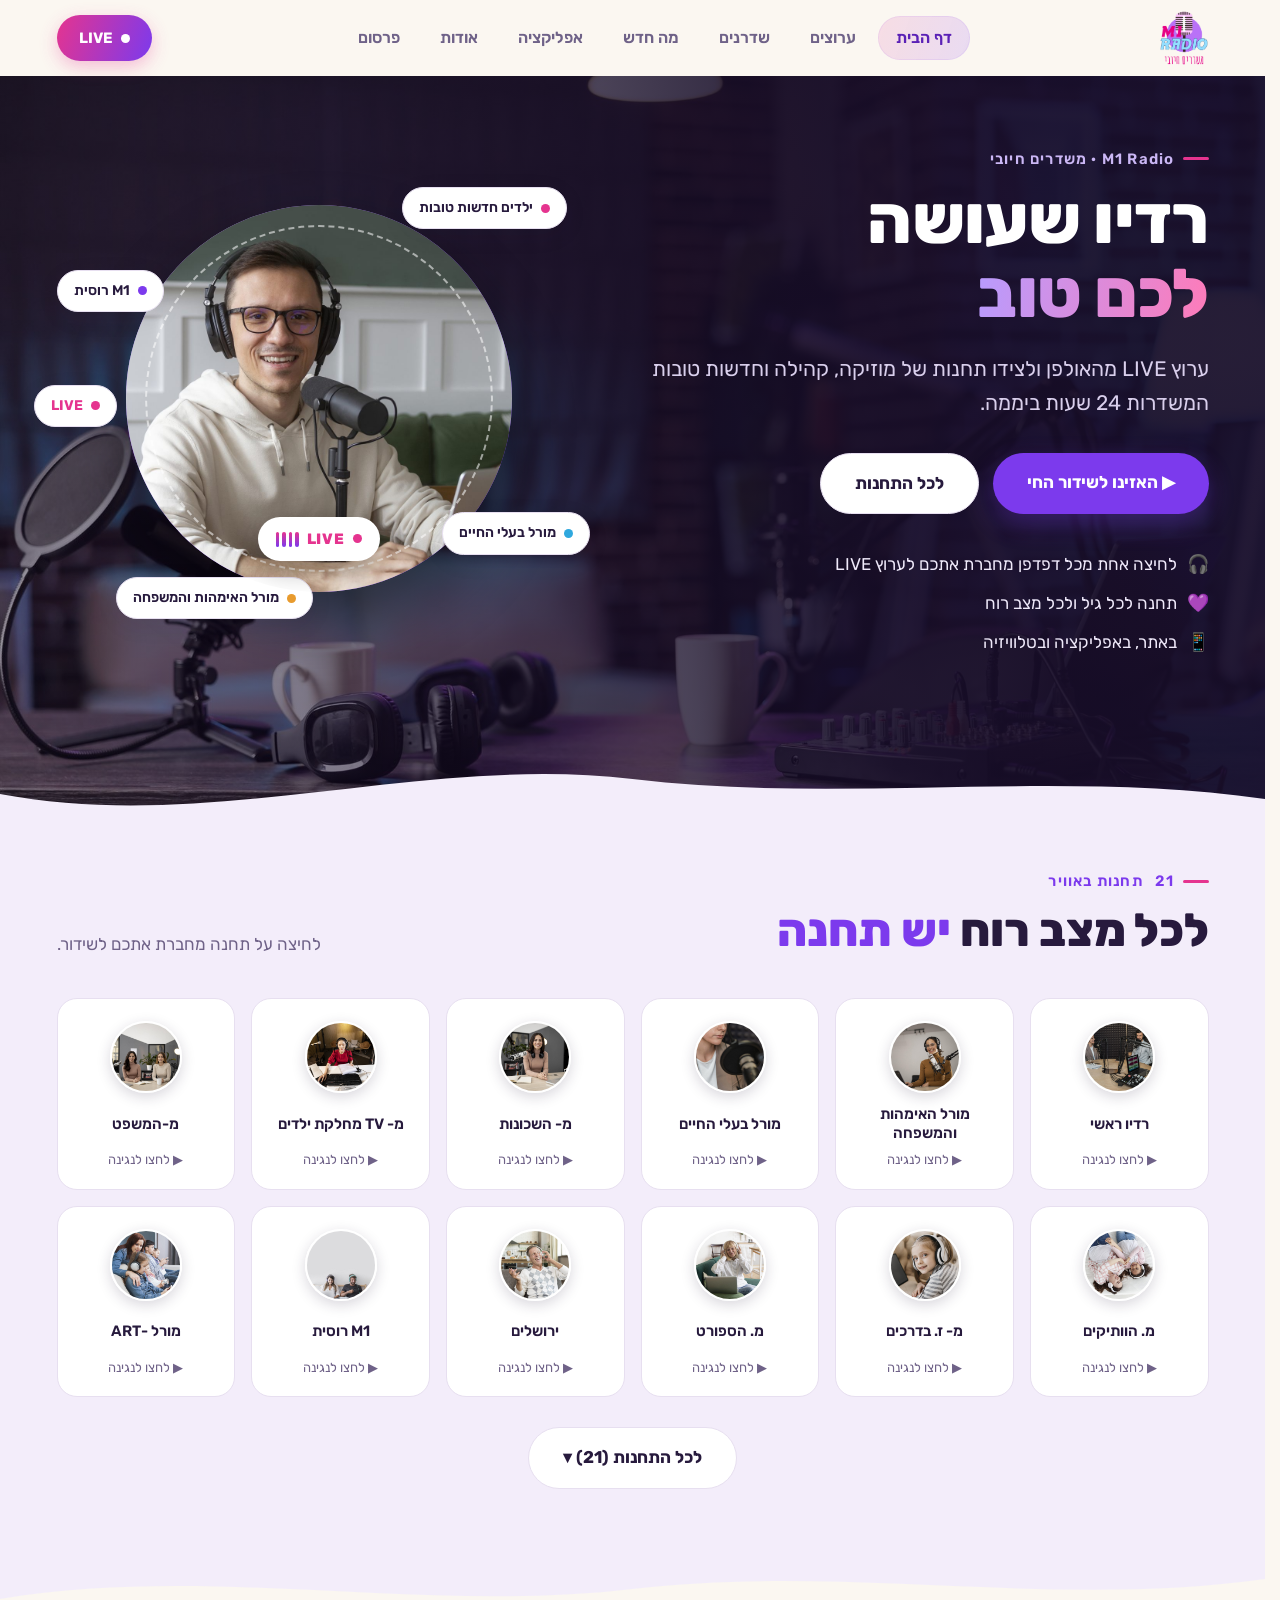
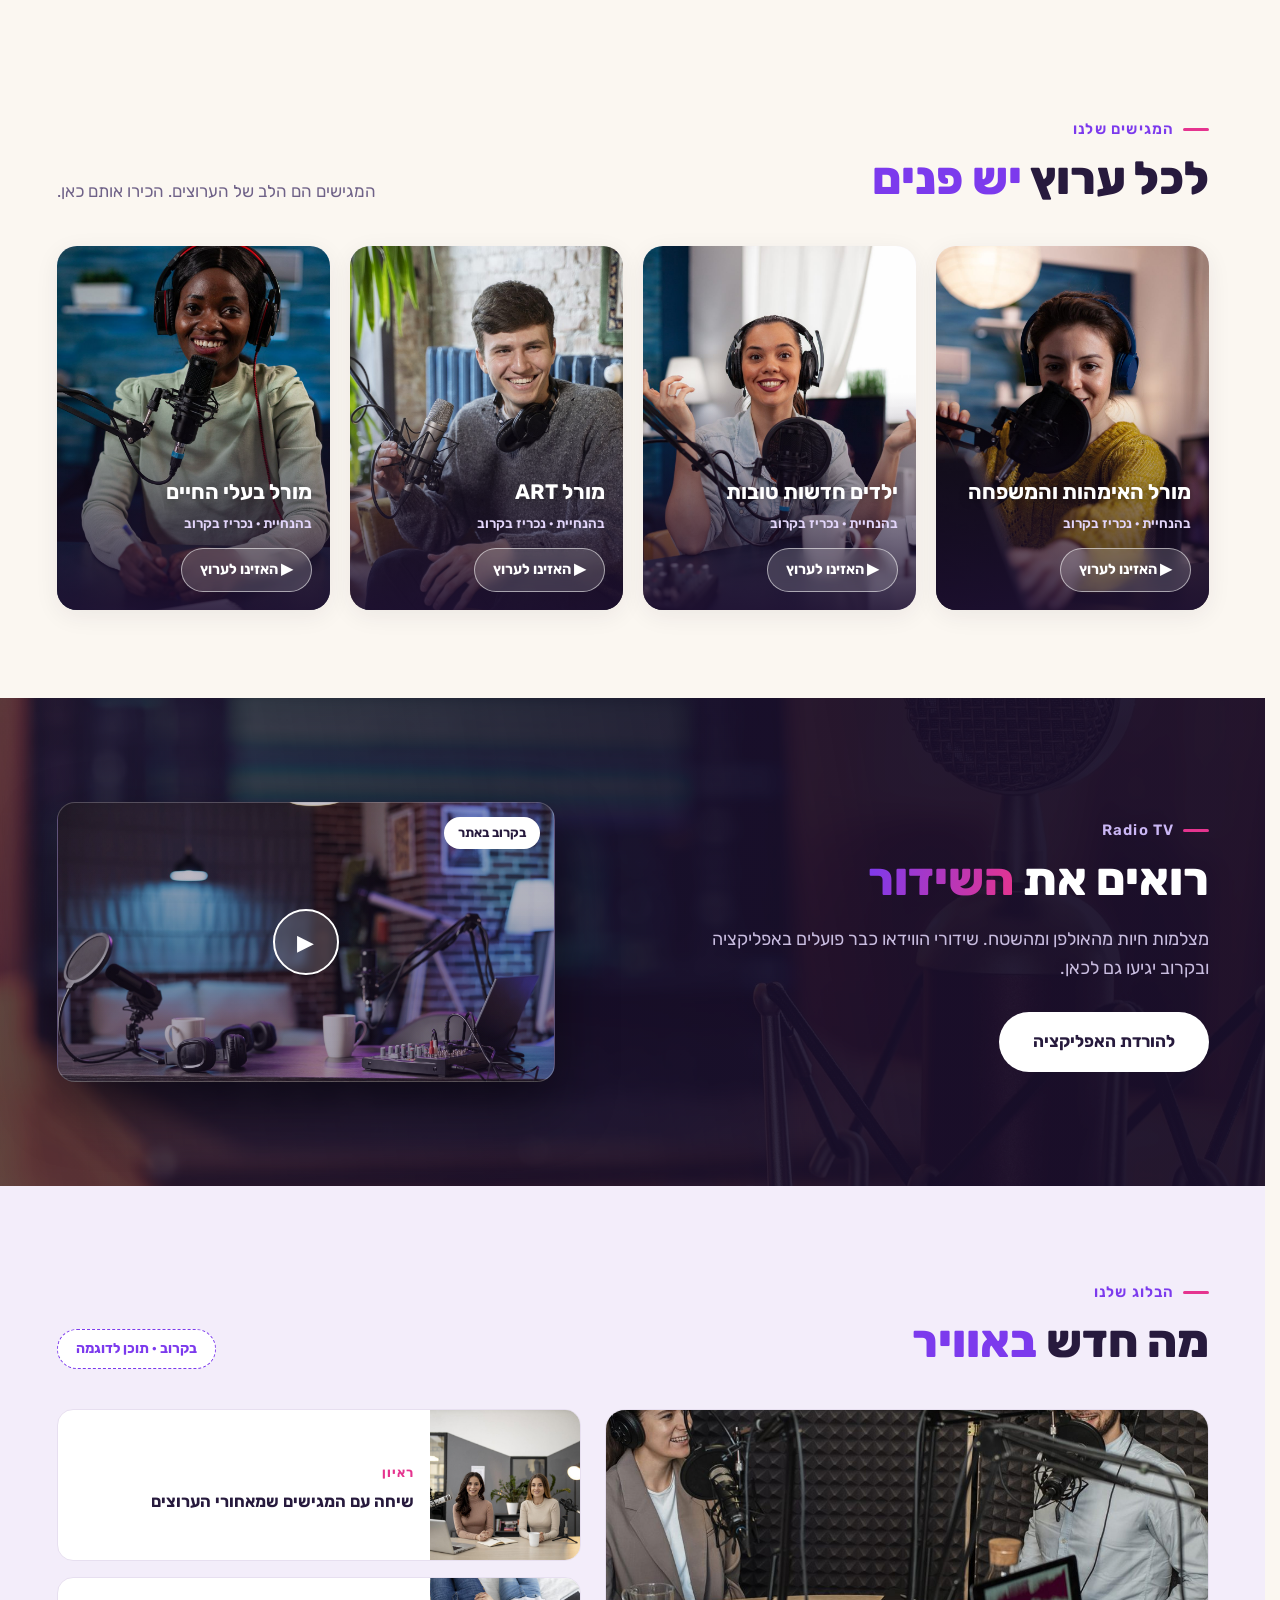
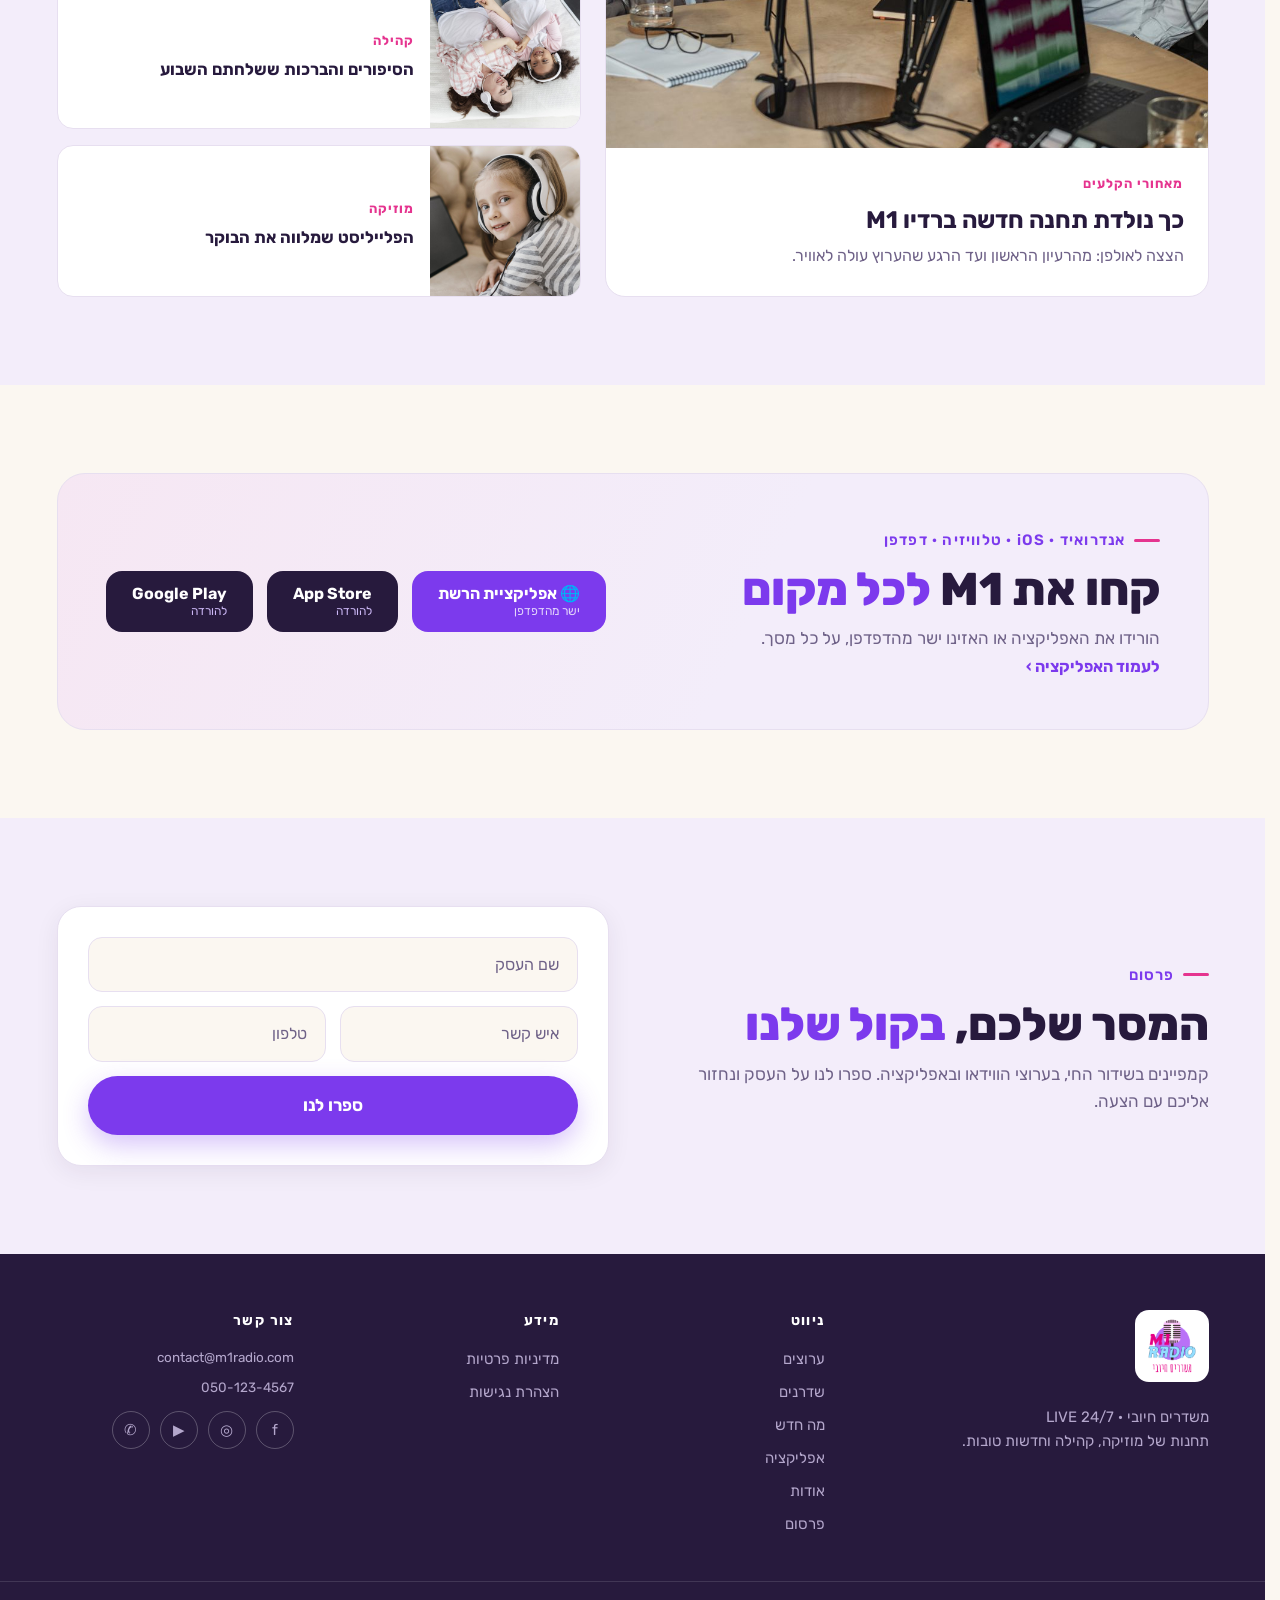
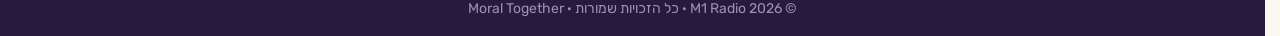
==== commit 02ba14f1: "Polish copy and add smooth page transitions" ====
--- a/index.html
+++ b/index.html
@@ -3,23 +3,32 @@
 <head>
 <meta charset="utf-8">
 <meta name="viewport" content="width=device-width, initial-scale=1">
-<title>M1 Radio — משדרים חיובי · שידור חי 24/7</title>
-<meta name="description" content="M1 Radio — 21 תחנות של מוזיקה, קהילה וחדשות טובות. שידור חי 24/7, באתר ובאפליקציה.">
-<meta property="og:title" content="M1 Radio — משדרים חיובי">
-<meta property="og:description" content="21 תחנות בשידור חי 24/7 — מוזיקה, קהילה וחדשות טובות.">
+<title>M1 Radio · משדרים חיובי · שידור חי 24/7</title>
+<meta name="description" content="M1 Radio מציע 21 תחנות של מוזיקה, קהילה וחדשות טובות בשידור חי 24/7, באתר ובאפליקציה.">
+<meta property="og:title" content="M1 Radio · משדרים חיובי">
+<meta property="og:description" content="21 תחנות של מוזיקה, קהילה וחדשות טובות בשידור חי 24/7.">
 <meta property="og:type" content="website">
+<meta property="og:url" content="https://radio.moraltogether.com/">
+<meta property="og:site_name" content="M1 Radio">
+<meta property="og:image" content="https://radio.moraltogether.com/assets/logo.png">
+<meta property="og:image:width" content="1000">
+<meta property="og:image:height" content="1000">
+<meta name="twitter:card" content="summary">
+<meta name="twitter:image" content="https://radio.moraltogether.com/assets/logo.png">
+<meta name="theme-color" content="#0a0618">
 <link rel="icon" type="image/png" href="assets/logo-crop.png">
 <link rel="preconnect" href="https://fonts.googleapis.com">
 <link rel="preconnect" href="https://fonts.gstatic.com" crossorigin>
 <link href="https://fonts.googleapis.com/css2?family=Rubik:wght@400;600;800&display=swap" rel="stylesheet">
 <link rel="stylesheet" href="styles.css">
+<script src="page-transitions.js"></script>
 </head>
 <body>
 
 <!-- ===== HEADER ===== -->
 <header class="site" id="siteHeader">
   <div class="topbar">
-    <a class="brand" href="#top" aria-label="M1 Radio — דף הבית">
+    <a class="brand" href="#top" aria-label="M1 Radio · דף הבית">
       <img class="logo" src="assets/logo-crop.png" alt="M1 Radio" width="547" height="617">
     </a>
     <nav class="tabs" id="mainNav" aria-label="ניווט ראשי">
@@ -58,13 +67,13 @@
         <img class="hero-logo" src="assets/logo-crop.png" alt="" width="547" height="617">
         <div class="eyebrow">M1 Radio · משדרים חיובי</div>
         <h1>רדיו שעושה <span class="hl" style="white-space:nowrap">לכם טוב</span></h1>
-        <p class="hsub">ערוץ ה‑LIVE מהאולפן, ולצידו תחנות של מוזיקה, קהילה וחדשות טובות — 24 שעות ביממה.</p>
+        <p class="hsub">ערוץ LIVE מהאולפן ולצידו תחנות של מוזיקה, קהילה וחדשות טובות המשדרות 24 שעות ביממה.</p>
         <div class="cta-row">
-          <a class="cta primary" id="heroPlay" href="stations.html#play=M1radio">▶ האזינו ל‑LIVE</a>
+          <a class="cta primary" id="heroPlay" href="stations.html#play=M1radio">▶ האזינו לשידור החי</a>
           <a class="cta ghost" href="stations.html#all">לכל התחנות</a>
         </div>
         <ul class="hero-points">
-          <li><span class="ico">🎧</span>לחיצה אחת מכל דפדפן — ואתם בערוץ ה‑LIVE</li>
+          <li><span class="ico">🎧</span>לחיצה אחת מכל דפדפן מחברת אתכם לערוץ LIVE</li>
           <li><span class="ico">💜</span>תחנה לכל גיל ולכל מצב רוח</li>
           <li><span class="ico">📱</span>באתר, באפליקציה ובטלוויזיה</li>
         </ul>
@@ -74,7 +83,7 @@
         <div class="disc">
           <img class="disc-ph" src="assets/placeholders/people/person-05-smiley-man-podcast.jpg" alt="" aria-hidden="true">
           <div class="disc-ring" aria-hidden="true"></div>
-          <a class="disc-live" href="stations.html#play=M1radio" aria-label="לצפייה בערוץ הראשי — שידור חי">
+          <a class="disc-live" href="stations.html#play=M1radio" aria-label="לצפייה בשידור החי של הערוץ הראשי">
             <span class="pulse"></span> LIVE
             <span class="eq tiny" aria-hidden="true"><span></span><span></span><span></span><span></span></span>
           </a>
@@ -99,7 +108,7 @@
           <div class="eyebrow"><span id="stationsCount">21</span>&nbsp;תחנות באוויר</div>
           <h2>לכל מצב רוח <span class="hl-accent">יש תחנה</span></h2>
         </div>
-        <p class="sec-note">לחיצה על תחנה — ואתם בשידור.</p>
+        <p class="sec-note">לחיצה על תחנה מחברת אתכם לשידור.</p>
       </div>
       <div class="stations collapsed" id="stationGrid"></div>
       <div class="stations-more">
@@ -119,7 +128,7 @@
           <div class="eyebrow">המגישים שלנו</div>
           <h2>לכל ערוץ <span class="hl-accent">יש פנים</span></h2>
         </div>
-        <p class="sec-note">המגישים הם הלב של הערוצים — הכירו אותם כאן.</p>
+        <p class="sec-note">המגישים הם הלב של הערוצים. הכירו אותם כאן.</p>
       </div>
       <div class="cards hosts">
         <article class="hostcard" data-station="nazeret">
@@ -168,7 +177,7 @@
       <div>
         <div class="eyebrow on-dark">Radio TV</div>
         <h2 class="on-dark">רואים את <span class="hl">השידור</span></h2>
-        <p class="on-dark-sub">מצלמות חיות מהאולפן ומהשטח — שידורי הווידאו כבר פועלים באפליקציה, ובקרוב יגיעו גם לכאן.</p>
+        <p class="on-dark-sub">מצלמות חיות מהאולפן ומהשטח. שידורי הווידאו כבר פועלים באפליקציה ובקרוב יגיעו גם לכאן.</p>
         <a class="cta light" href="#apps">להורדת האפליקציה</a>
       </div>
       <div class="tv-mock" aria-hidden="true">
@@ -195,7 +204,7 @@
           <div class="mimg"><img src="assets/placeholders/stations/station-01-radio-team.jpg" alt="" loading="lazy"></div>
           <div class="mbody">
             <span class="mtag">מאחורי הקלעים</span>
-            <h3>איך נולדת תחנה חדשה ב‑M1</h3>
+            <h3>כך נולדת תחנה חדשה ברדיו M1</h3>
             <p>הצצה לאולפן: מהרעיון הראשון ועד הרגע שהערוץ עולה לאוויר.</p>
           </div>
         </article>
@@ -233,7 +242,7 @@
         <div>
           <div class="eyebrow">אנדרואיד · iOS · טלוויזיה · דפדפן</div>
           <h2>קחו את M1 <span class="hl-accent">לכל מקום</span></h2>
-          <p class="sec-note">הורידו את האפליקציה — או האזינו ישר מהדפדפן, על כל מסך.</p>
+          <p class="sec-note">הורידו את האפליקציה או האזינו ישר מהדפדפן, על כל מסך.</p>
           <a class="linkbtn" href="apps.html">לעמוד האפליקציה ›</a>
         </div>
         <div class="store-row">
@@ -251,7 +260,7 @@
       <div>
         <div class="eyebrow">פרסום</div>
         <h2>המסר שלכם, <span class="hl-accent">בקול שלנו</span></h2>
-        <p class="sec-note">קמפיינים בשידור החי, בערוצי הווידאו ובאפליקציה. ספרו לנו על העסק — ונחזור אליכם עם הצעה.</p>
+        <p class="sec-note">קמפיינים בשידור החי, בערוצי הווידאו ובאפליקציה. ספרו לנו על העסק ונחזור אליכם עם הצעה.</p>
       </div>
       <form class="card-form compact" id="adsForm" novalidate>
         <input type="text" name="company" placeholder="שם העסק" aria-label="שם העסק" required>
--- a/styles.css
+++ b/styles.css
@@ -1,6 +1,6 @@
 /* ==========================================================================
-   M1 Radio — Website-fable-01
-   Светлая, тёплая версия в цветах логотипа: «משדרים חיובי»
+   M1 Radio — сайт
+   Светлая, тёплая тема в цветах логотипа: «משדרים חיובי»
    ========================================================================== */
 
 * { box-sizing: border-box; margin: 0; padding: 0; }
@@ -24,9 +24,11 @@
   --shadow-soft: 0 6px 24px rgba(39, 26, 61, .07);
   --shadow-lift: 0 14px 36px rgba(39, 26, 61, .13);
   --header-h: 76px;
-}
-
-html { scroll-behavior: smooth; }
+  --ease-out-quart: cubic-bezier(.25, 1, .5, 1);
+  --ease-out-quint: cubic-bezier(.22, 1, .36, 1);
+}
+
+html { scroll-behavior: smooth; scrollbar-gutter: stable; }
 
 body {
   font-family: "Rubik", "Assistant", Arial, sans-serif;
@@ -99,12 +101,32 @@
 .brand { display: flex; align-items: center; }
 .logo { height: 56px; width: auto; }
 
-nav.tabs { display: flex; gap: 4px; }
+nav.tabs { display: flex; gap: 4px; position: relative; isolation: isolate; }
 nav.tabs a {
+  position: relative; z-index: 1;
   font-size: 16px; font-weight: 600; color: var(--muted);
-  padding: 9px 18px; border-radius: 999px; transition: .18s;
-}
-nav.tabs a:hover { color: var(--purple); background: var(--lilac); }
+  padding: 9px 18px; border-radius: 999px;
+  transition: color 180ms var(--ease-out-quart), background-color 180ms var(--ease-out-quart);
+}
+nav.tabs a:hover { color: var(--purple); background: rgba(124, 58, 237, .07); }
+nav.tabs a.active:hover { background: transparent; }
+nav.tabs a:focus-visible { outline: 2px solid var(--pink); outline-offset: 2px; }
+
+.nav-indicator {
+  position: absolute; top: 0; left: 0; z-index: 0;
+  width: 1px; height: 1px; border-radius: 999px;
+  pointer-events: none; opacity: 0;
+  background: linear-gradient(110deg, rgba(229, 52, 143, .13), rgba(124, 58, 237, .15));
+  box-shadow: inset 0 0 0 1px rgba(124, 58, 237, .08);
+}
+.nav-indicator.is-visible { opacity: 1; }
+.nav-indicator.is-animated {
+  transition:
+    transform 320ms var(--ease-out-quint),
+    width 320ms var(--ease-out-quint),
+    height 220ms var(--ease-out-quart),
+    opacity 160ms ease-out;
+}
 
 .head-actions { display: flex; align-items: center; gap: 12px; }
 .cta-mini {
@@ -124,6 +146,24 @@
 .mobile-nav a { padding: 12px 4px; font-weight: 600; color: var(--ink); border-bottom: 1px solid var(--line); }
 .mobile-nav a:last-child { border-bottom: none; }
 header.site.nav-open .mobile-nav { display: flex; }
+
+/* Page transitions keep the header stable while the document changes. */
+html.motion-enabled main,
+html.motion-enabled body > footer {
+  opacity: 0;
+  transition: opacity 280ms var(--ease-out-quart);
+}
+html.motion-enabled.page-ready main,
+html.motion-enabled.page-ready body > footer {
+  opacity: 1;
+}
+html.motion-enabled.page-leaving main,
+html.motion-enabled.page-leaving body > footer {
+  opacity: 0;
+  transition-duration: 120ms;
+  transition-timing-function: ease-in;
+  pointer-events: none;
+}
 
 /* ==========================================================================
    HERO
@@ -614,8 +654,11 @@
 /* ==========================================================================
    СТРАНИЦА תחנות — «театр»-плеер
    ========================================================================== */
-nav.tabs a.active { color: var(--purple); background: var(--lilac); }
-.mobile-nav a.active { color: var(--purple); }
+nav.tabs a.active { color: var(--purple-deep); background: transparent; }
+.mobile-nav a.active {
+  color: var(--purple-deep); background: var(--lilac);
+  padding-inline: 12px; border-radius: 8px;
+}
 
 .theater-sec { padding: 48px 0 80px; }
 .theater {
@@ -707,6 +750,12 @@
   .eq span, .chip, .pulse { animation: none !important; }
   .eq span { transform: scaleY(.6); }
   * { transition-duration: .01ms !important; }
+  html.motion-enabled main,
+  html.motion-enabled body > footer {
+    opacity: 1 !important;
+    transform: none !important;
+  }
+  .nav-indicator { transition: none !important; }
 }
 
 /* ==========================================================================
